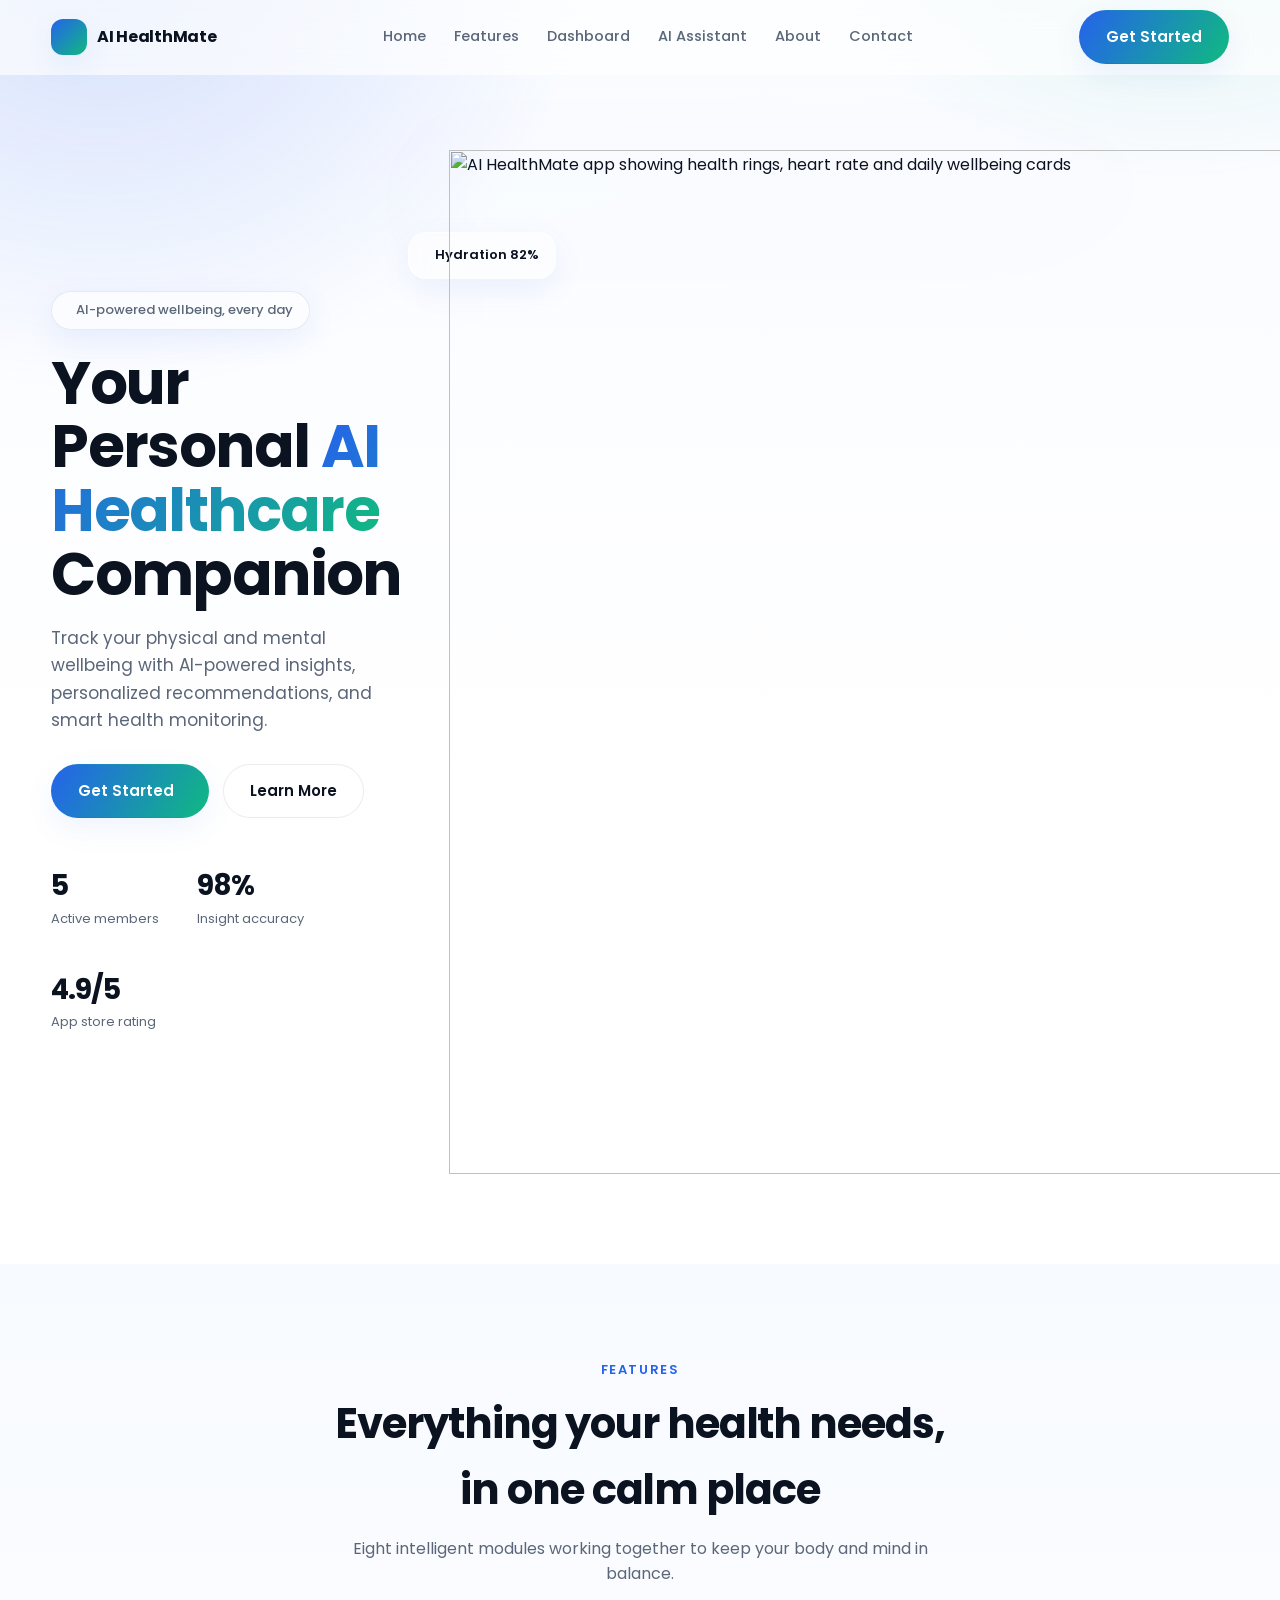
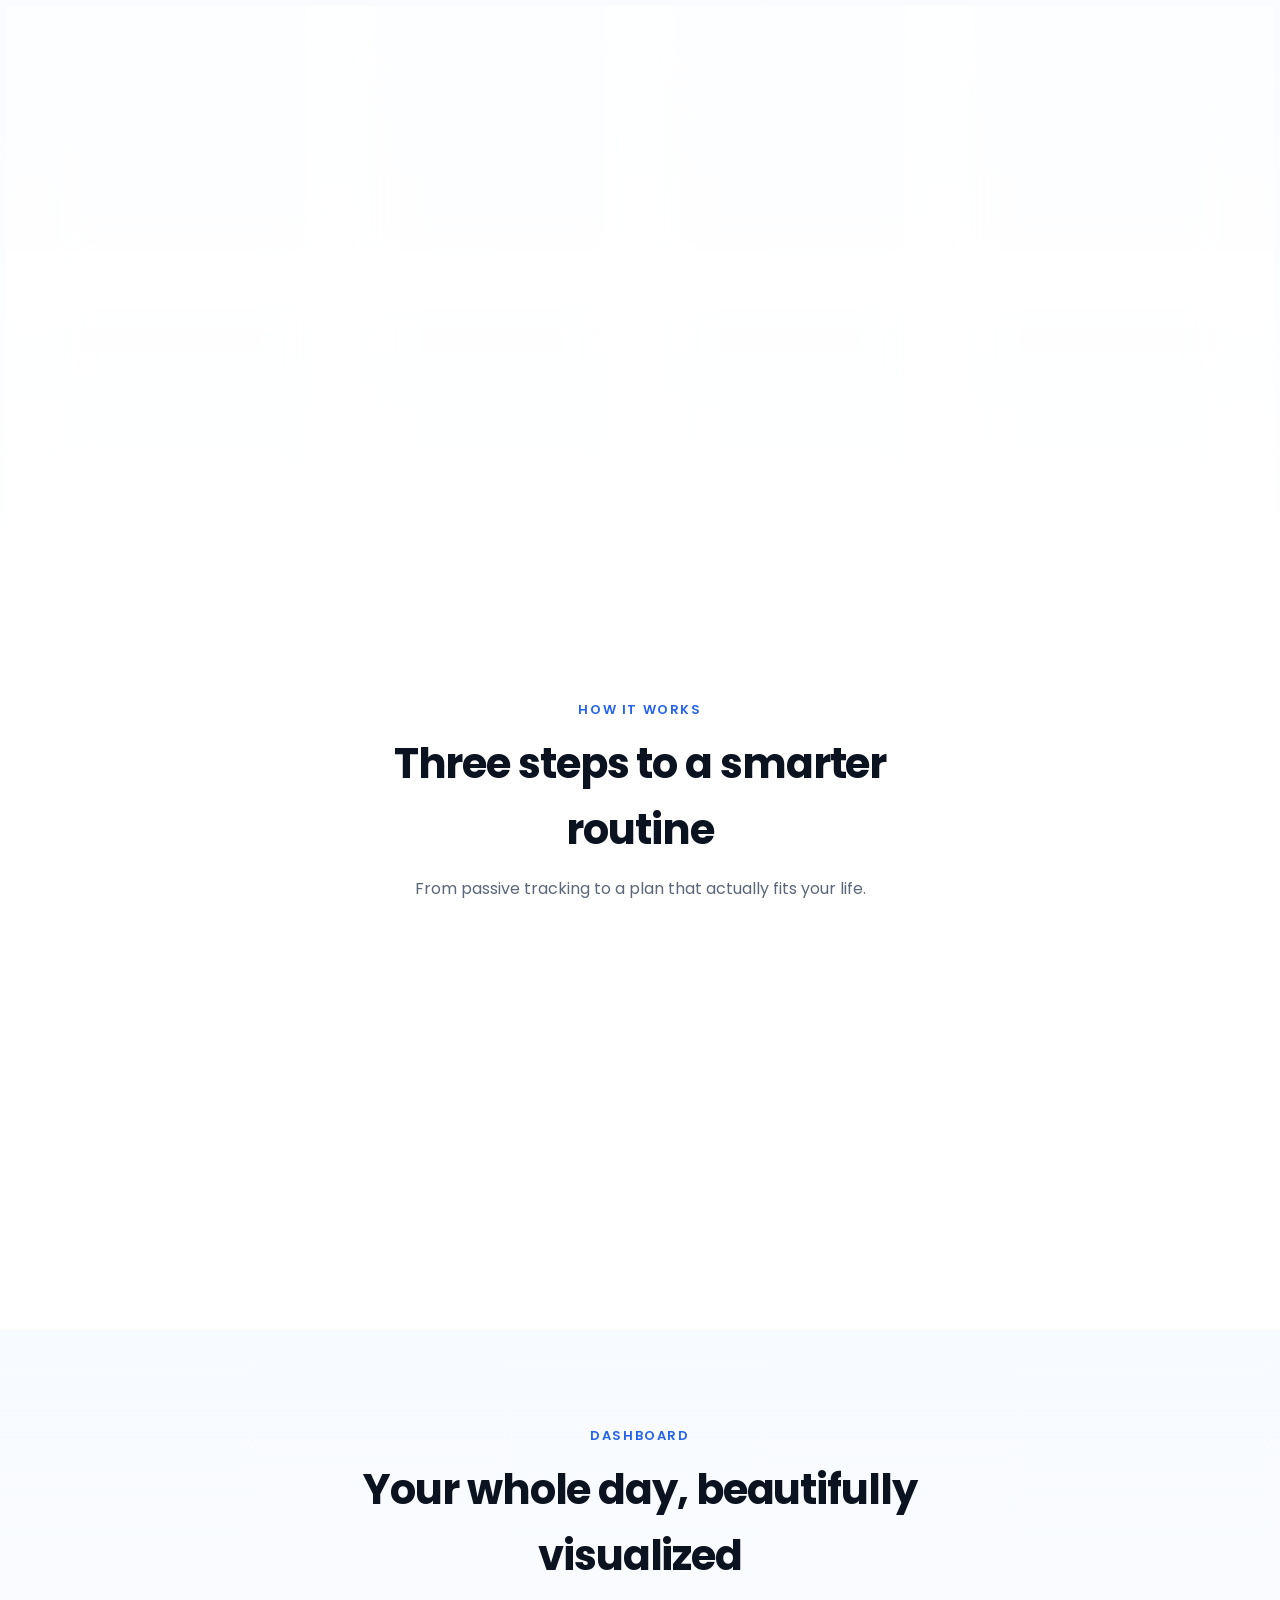
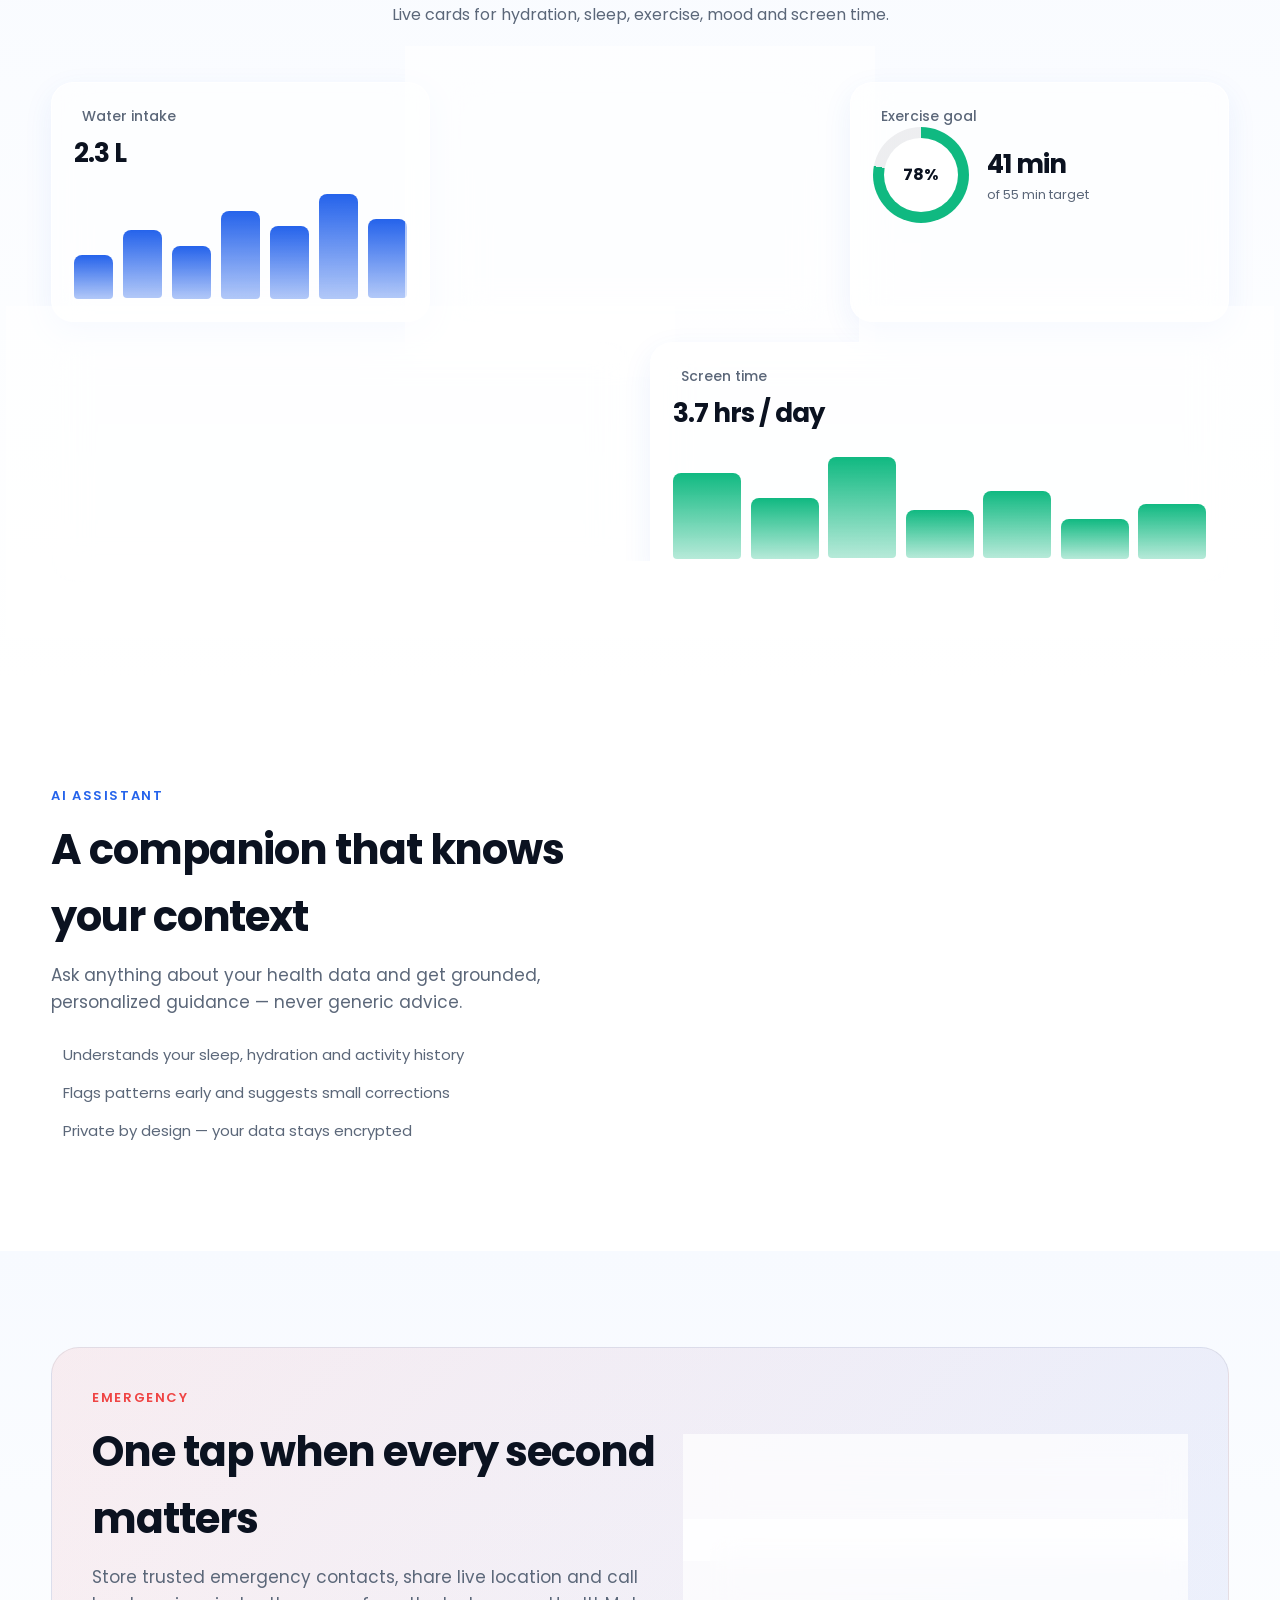
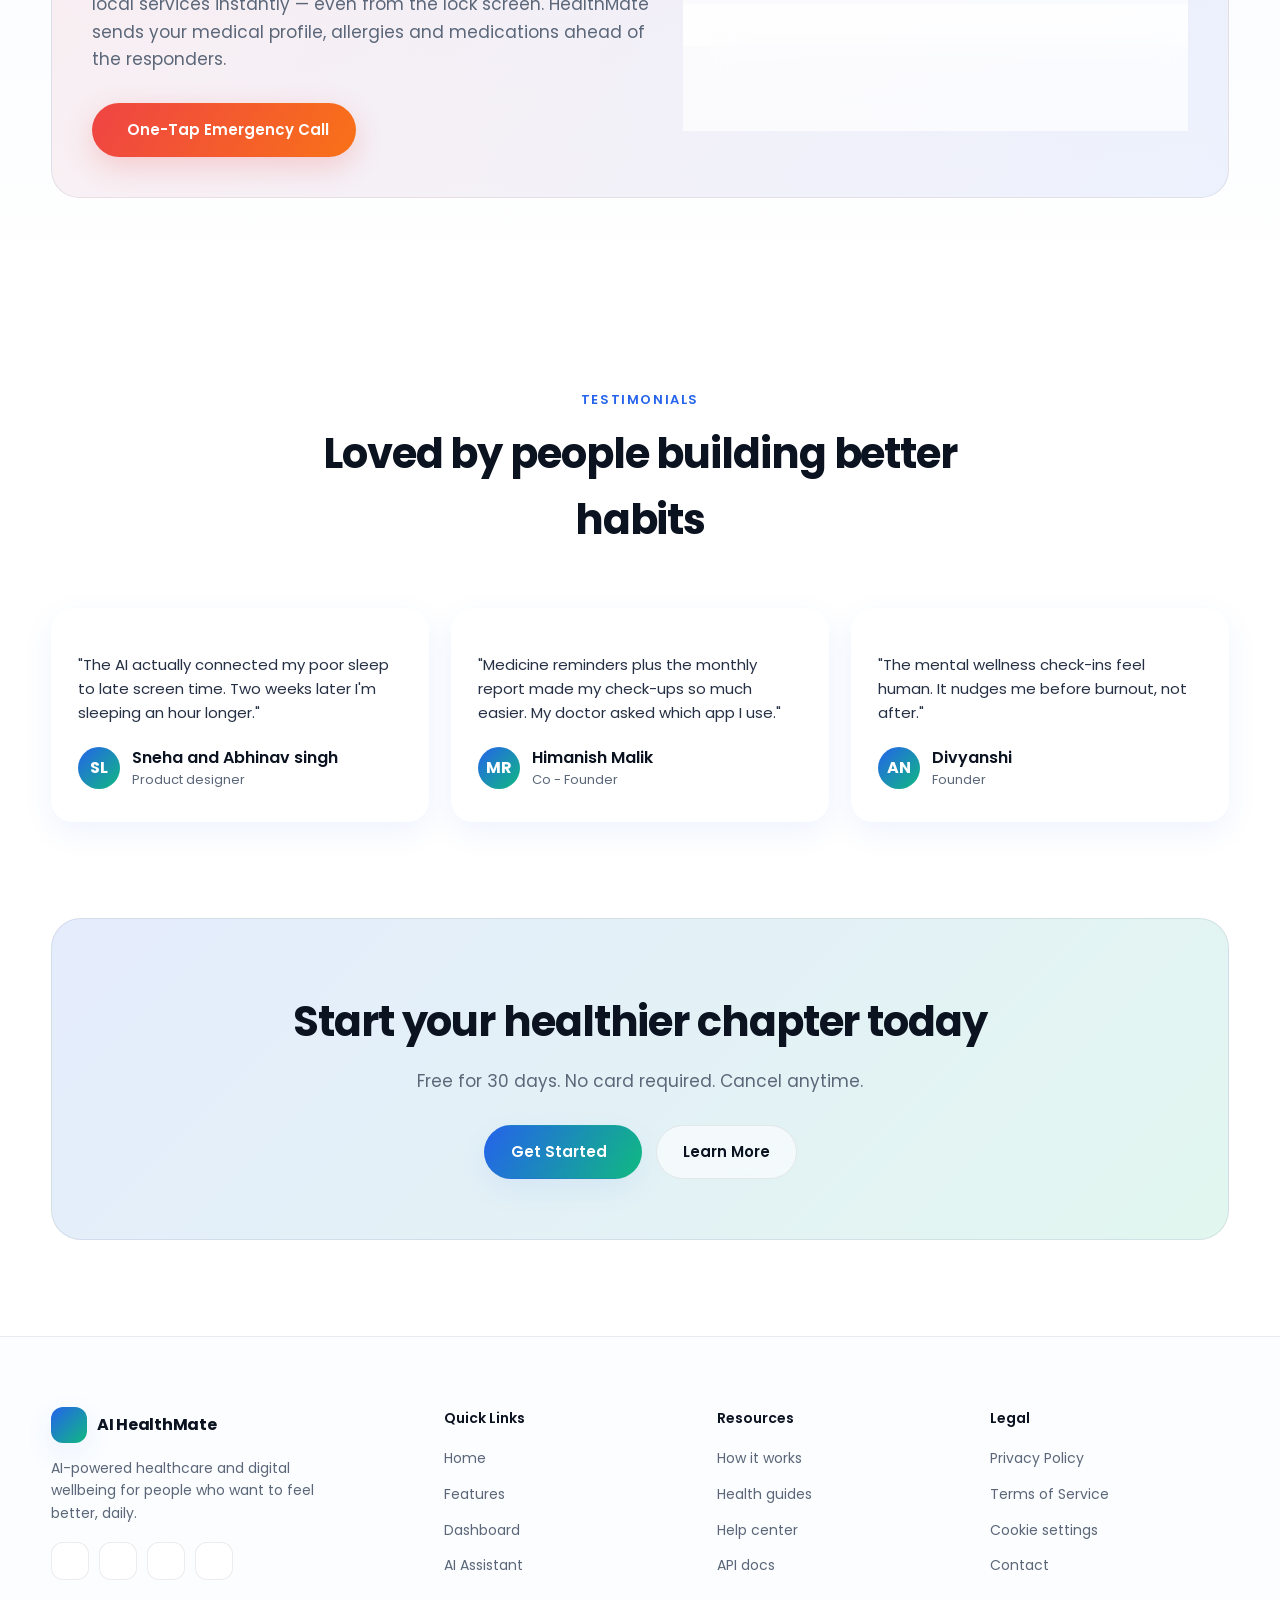
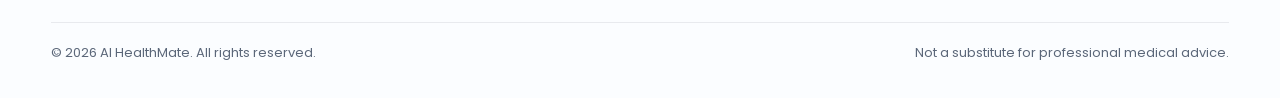
==== index.html @ 07310e71 "Add files via upload" ====
<head>
    <meta charset="utf-8" />
    <meta name="viewport" content="width=device-width, initial-scale=1" />
    <title>AI HealthMate — Your Personal AI Healthcare Companion</title>
    <meta
      name="description"
      content="Track physical and mental wellbeing with AI-powered insights, personalized recommendations and smart health monitoring."
    />
    <link rel="preconnect" href="https://fonts.googleapis.com" />
    <link rel="preconnect" href="https://fonts.gstatic.com" crossorigin />
    <link
      href="https://fonts.googleapis.com/css2?family=Poppins:wght@400;500;600;700&display=swap"
      rel="stylesheet"
    />
    <link rel="stylesheet" href="./style.css" />
  </head>
  <body>
    <!-- NAV -->
    <header class="nav">
      <div class="container nav-inner">
        <a class="logo" href="#home">
          <span class="logo-mark"><i data-lucide="heart-pulse"></i></span>
          AI HealthMate
        </a>
        <nav class="nav-links">
          <a href="#home">Home</a>
          <a href="#features">Features</a>
          <a href="#dashboard">Dashboard</a>
          <a href="#assistant">AI Assistant</a>
          <a href="#about">About</a>
          <a href="#contact">Contact</a>
        </nav>
        <div class="nav-cta">
          <a href="#contact" class="btn btn-primary">Get Started</a>
          <button class="menu-btn" aria-label="Toggle menu"><i data-lucide="menu"></i></button>
        </div>
      </div>
    </header>

    <main>
      <!-- HERO -->
      <section class="hero" id="home">
        <div class="container hero-grid">
          <div>
            <span class="pill"><i data-lucide="sparkles" width="16"></i> AI-powered wellbeing, every day</span>
            <h1>Your Personal <span class="grad-text">AI Healthcare</span> Companion</h1>
            <p class="lead">
              Track your physical and mental wellbeing with AI-powered insights, personalized
              recommendations, and smart health monitoring.
            </p>
            <div class="hero-actions">
              <a href="#features" class="btn btn-primary">Get Started <i data-lucide="arrow-right" width="18"></i></a>
              <a href="#how" class="btn btn-ghost">Learn More</a>
            </div>
            <div class="hero-stats">
              <div>
                <div class="num"><span data-count="5" data-suffix="">5</span></div>
                <div class="lbl">Active members</div>
              </div>
              <div>
                <div class="num"><span data-count="98" data-suffix="%">0</span></div>
                <div class="lbl">Insight accuracy</div>
              </div>
              <div>
                <div class="num"><span data-count="4.9" data-decimals="1" data-suffix="/5">0</span></div>
                <div class="lbl">App store rating</div>
              </div>
            </div>
          </div>
          <div class="hero-art">
            <div class="floating-card fc-1"><i data-lucide="droplets" width="18" color="#2563EB"></i> Hydration 82%</div>
            <div class="floating-card fc-2"><i data-lucide="moon" width="18" color="#10B981"></i> Sleep 7h 24m</div>
            <img src="https://i.pinimg.com/736x/81/5e/4f/815e4f8ae1aa4791f59d4d77cca4e7d2.jpg" alt="AI HealthMate app showing health rings, heart rate and daily wellbeing cards" width="1024" height="1024" />
          </div>
        </div>
      </section>

      <!-- FEATURES -->
      <section id="features" class="soft-bg">
        <div class="container">
          <div class="section-head reveal">
            <span class="eyebrow">Features</span>
            <h2>Everything your health needs, in one calm place</h2>
            <p>Eight intelligent modules working together to keep your body and mind in balance.</p>
          </div>
          <div class="features">
            <article class="glass feature reveal">
              <div class="icon"><i data-lucide="stethoscope"></i></div>
              <h3>AI Symptom Checker</h3>
              <p>Describe how you feel and get instant, guided triage suggestions.</p>
            </article>
            <article class="glass feature reveal">
              <div class="icon"><i data-lucide="droplets"></i></div>
              <h3>Water Intake Tracker</h3>
              <p>Smart hydration goals that adapt to weather and activity.</p>
            </article>
            <article class="glass feature reveal">
              <div class="icon"><i data-lucide="moon-star"></i></div>
              <h3>Sleep Tracker</h3>
              <p>Sleep stages, consistency scores and gentle wind-down routines.</p>
            </article>
            <article class="glass feature reveal">
              <div class="icon"><i data-lucide="activity"></i></div>
              <h3>Exercise Tracker</h3>
              <p>Auto-detected workouts with recovery-aware training load.</p>
            </article>
            <article class="glass feature reveal">
              <div class="icon"><i data-lucide="monitor-smartphone"></i></div>
              <h3>Screen Time Monitor</h3>
              <p>Digital wellbeing limits with focus windows and mindful breaks.</p>
            </article>
            <article class="glass feature reveal">
              <div class="icon"><i data-lucide="pill"></i></div>
              <h3>Medicine Reminder</h3>
              <p>Never miss a dose with adaptive, location-aware reminders.</p>
            </article>
            <article class="glass feature reveal">
              <div class="icon"><i data-lucide="brain"></i></div>
              <h3>Mental Wellness</h3>
              <p>Mood journaling, breathwork and stress pattern detection.</p>
            </article>
            <article class="glass feature reveal">
              <div class="icon"><i data-lucide="file-heart"></i></div>
              <h3>Health Reports</h3>
              <p>Shareable monthly summaries your doctor will actually read.</p>
            </article>
          </div>
        </div>
      </section>

      <!-- HOW IT WORKS -->
      <section id="how">
        <div class="container">
          <div class="section-head reveal">
            <span class="eyebrow">How it works</span>
            <h2>Three steps to a smarter routine</h2>
            <p>From passive tracking to a plan that actually fits your life.</p>
          </div>
          <div class="steps">
            <article class="glass step reveal">
              <div class="icon"><i data-lucide="scan-heart"></i></div>
              <div class="step-num">STEP 01</div>
              <h3>Track Your Health</h3>
              <p>Connect wearables or log in seconds — sleep, water, movement, mood and screen time.</p>
            </article>
            <article class="glass step reveal">
              <div class="icon"><i data-lucide="cpu"></i></div>
              <div class="step-num">STEP 02</div>
              <h3>AI Analysis</h3>
              <p>Our models find the patterns behind your energy dips, stress spikes and poor nights.</p>
            </article>
            <article class="glass step reveal">
              <div class="icon"><i data-lucide="target"></i></div>
              <div class="step-num">STEP 03</div>
              <h3>Personalized Wellness Plan</h3>
              <p>Get daily micro-actions that adjust automatically as your body responds.</p>
            </article>
          </div>
        </div>
      </section>

      <!-- DASHBOARD -->
      <section id="dashboard" class="soft-bg">
        <div class="container">
          <div class="section-head reveal">
            <span class="eyebrow">Dashboard</span>
            <h2>Your whole day, beautifully visualized</h2>
            <p>Live cards for hydration, sleep, exercise, mood and screen time.</p>
          </div>
          <div class="dash">
            <div class="glass card span-2 reveal">
              <h4><i data-lucide="droplets" width="16"></i> Water intake</h4>
              <div class="value"><span data-count="2.4" data-decimals="1">0</span> L</div>
              <div class="bars">
                <span style="--h: 40%"></span><span style="--h: 62%"></span><span style="--h: 48%"></span>
                <span style="--h: 80%"></span><span style="--h: 66%"></span><span style="--h: 95%"></span>
                <span style="--h: 72%"></span>
              </div>
            </div>
            <div class="glass card span-2 reveal">
              <h4><i data-lucide="moon" width="16"></i> Sleep quality</h4>
              <div class="value">7h 24m</div>
              <svg class="spark" viewBox="0 0 300 92" preserveAspectRatio="none">
                <path class="line" stroke="#2563EB" d="M0,70 C40,20 70,80 110,45 C150,12 185,66 225,34 C255,12 280,44 300,26" />
              </svg>
            </div>
            <div class="glass card span-2 reveal">
              <h4><i data-lucide="activity" width="16"></i> Exercise goal</h4>
              <div class="ring-wrap">
                <div class="ring" style="--p: 78"><i>78%</i></div>
                <div>
                  <div class="value" style="margin: 0"><span data-count="43">0</span> min</div>
                  <div class="lbl" style="font-size: 13px; color: var(--muted)">of 55 min target</div>
                </div>
              </div>
            </div>
            <div class="glass card span-3 reveal">
              <h4><i data-lucide="smile" width="16"></i> Mood this week</h4>
              <div class="value">Mostly calm</div>
              <div class="mood">
                <div>🙂</div><div class="on">😌</div><div>😐</div><div class="on">😄</div>
                <div>😌</div><div>🙂</div><div class="on">😄</div>
              </div>
            </div>
            <div class="glass card span-3 reveal">
              <h4><i data-lucide="monitor-smartphone" width="16"></i> Screen time</h4>
              <div class="value"><span data-count="4.2" data-decimals="1">0</span> hrs / day</div>
              <div class="bars green">
                <span style="--h: 78%"></span><span style="--h: 55%"></span><span style="--h: 92%"></span>
                <span style="--h: 44%"></span><span style="--h: 61%"></span><span style="--h: 36%"></span>
                <span style="--h: 50%"></span>
              </div>
            </div>
          </div>
        </div>
      </section>

      <!-- AI ASSISTANT -->
      <section id="assistant">
        <div class="container chat-grid">
          <div class="reveal">
            <span class="eyebrow">AI Assistant</span>
            <h2>A companion that knows your context</h2>
            <p class="lead">
              Ask anything about your health data and get grounded, personalized guidance — never
              generic advice.
            </p>
            <ul class="check-list">
              <li><i data-lucide="check-circle-2" width="20"></i> Understands your sleep, hydration and activity history</li>
              <li><i data-lucide="check-circle-2" width="20"></i> Flags patterns early and suggests small corrections</li>
              <li><i data-lucide="check-circle-2" width="20"></i> Private by design — your data stays encrypted</li>
            </ul>
          </div>
          <div class="glass chat reveal">
            <div class="chat-head">
              <span class="logo-mark"><i data-lucide="bot" width="18"></i></span>
              <div>
                <div style="font-weight: 600; font-size: 15px">HealthMate AI</div>
                <div style="font-size: 12px; color: var(--muted); display: flex; align-items: center; gap: 6px">
                  <span class="dot"></span> Online
                </div>
              </div>
            </div>
            <div class="bubble user">I felt tired all afternoon. Why?</div>
            <div class="bubble ai" data-typing>…</div>
            <div class="bubble user">Add that to my plan please.</div>
            <div class="chat-input">
              <span>Ask HealthMate anything…</span>
              <span class="send"><i data-lucide="arrow-up" width="16"></i></span>
            </div>
          </div>
        </div>
      </section>

      <!-- EMERGENCY -->
      <section id="about" class="soft-bg">
        <div class="container">
          <div class="emergency reveal">
            <div>
              <span class="eyebrow" style="color: #ef4444">Emergency</span>
              <h2>One tap when every second matters</h2>
              <p class="lead">
                Store trusted emergency contacts, share live location and call local services
                instantly — even from the lock screen. HealthMate sends your medical profile,
                allergies and medications ahead of the responders.
              </p>
              <div class="hero-actions">
                <a href="#contact" class="btn btn-danger"><i data-lucide="phone-call" width="18"></i> One-Tap Emergency Call</a>
              </div>
            </div>
            <div class="contacts">
              <div class="contact">
                <span class="logo-mark"><i data-lucide="ambulance" width="18"></i></span>
                <div><div class="who">Emergency Services</div><div class="num">911 · Local dispatch</div></div>
                <span class="call"><i data-lucide="phone" width="16"></i></span>
              </div>
              <div class="contact">
                <span class="logo-mark"><i data-lucide="user-round" width="18"></i></span>
                <div><div class="who">Dr. Amara Osei</div><div class="num">Primary physician</div></div>
                <span class="call"><i data-lucide="phone" width="16"></i></span>
              </div>
              <div class="contact">
                <span class="logo-mark"><i data-lucide="users-round" width="18"></i></span>
                <div><div class="who">Family — Priya</div><div class="num">Emergency contact</div></div>
                <span class="call"><i data-lucide="phone" width="16"></i></span>
              </div>
            </div>
          </div>
        </div>
      </section>

      <!-- TESTIMONIALS -->
      <section>
        <div class="container">
          <div class="section-head reveal">
            <span class="eyebrow">Testimonials</span>
            <h2>Loved by people building better habits</h2>
          </div>
          <div class="tst">
            <article class="glass tst-card reveal">
              <div class="stars"><i data-lucide="star" width="16" fill="currentColor"></i><i data-lucide="star" width="16" fill="currentColor"></i><i data-lucide="star" width="16" fill="currentColor"></i><i data-lucide="star" width="16" fill="currentColor"></i><i data-lucide="star" width="16" fill="currentColor"></i></div>
              <p>"The AI actually connected my poor sleep to late screen time. Two weeks later I'm sleeping an hour longer."</p>
              <div class="who-row"><span class="avatar">SL</span><div><div style="font-weight: 600">Sneha and Abhinav singh</div><div style="font-size: 13px; color: var(--muted)">Product designer</div></div></div>
            </article>
            <article class="glass tst-card reveal">
              <div class="stars"><i data-lucide="star" width="16" fill="currentColor"></i><i data-lucide="star" width="16" fill="currentColor"></i><i data-lucide="star" width="16" fill="currentColor"></i><i data-lucide="star" width="16" fill="currentColor"></i><i data-lucide="star" width="16" fill="currentColor"></i></div>
              <p>"Medicine reminders plus the monthly report made my check-ups so much easier. My doctor asked which app I use."</p>
              <div class="who-row"><span class="avatar">MR</span><div><div style="font-weight: 600">Himanish Malik</div><div style="font-size: 13px; color: var(--muted)">Co - Founder</div></div></div>
            </article>
            <article class="glass tst-card reveal">
              <div class="stars"><i data-lucide="star" width="16" fill="currentColor"></i><i data-lucide="star" width="16" fill="currentColor"></i><i data-lucide="star" width="16" fill="currentColor"></i><i data-lucide="star" width="16" fill="currentColor"></i><i data-lucide="star" width="16" fill="currentColor"></i></div>
              <p>"The mental wellness check-ins feel human. It nudges me before burnout, not after."</p>
              <div class="who-row"><span class="avatar">AN</span><div><div style="font-weight: 600">Divyanshi</div><div style="font-size: 13px; color: var(--muted)">Founder</div></div></div>
            </article>
          </div>
        </div>
      </section>

      <!-- CTA -->
      <section id="contact" style="padding-top: 0">
        <div class="container">
          <div class="cta-band reveal">
            <h2>Start your healthier chapter today</h2>
            <p class="lead" style="margin-inline: auto">
              Free for 30 days. No card required. Cancel anytime.
            </p>
            <div class="hero-actions" style="justify-content: center">
              <a href="#home" class="btn btn-primary">Get Started <i data-lucide="arrow-right" width="18"></i></a>
              <a href="#features" class="btn btn-ghost">Learn More</a>
            </div>
          </div>
        </div>
      </section>
    </main>

    <footer>
      <div class="container">
        <div class="foot-grid">
          <div>
            <a class="logo" href="#home"><span class="logo-mark"><i data-lucide="heart-pulse"></i></span> AI HealthMate</a>
            <p style="color: var(--muted); font-size: 14px; margin-top: 14px; max-width: 300px">
              AI-powered healthcare and digital wellbeing for people who want to feel better, daily.
            </p>
            <div class="socials">
              <a href="#" aria-label="Twitter"><i data-lucide="at-sign" width="18"></i></a>
              <a href="#" aria-label="Instagram"><i data-lucide="camera" width="18"></i></a>
              <a href="#" aria-label="LinkedIn"><i data-lucide="briefcase" width="18"></i></a>
              <a href="#" aria-label="YouTube"><i data-lucide="play" width="18"></i></a>
            </div>
          </div>
          <div>
            <h5>Quick Links</h5>
            <ul>
              <li><a href="#home">Home</a></li>
              <li><a href="#features">Features</a></li>
              <li><a href="#dashboard">Dashboard</a></li>
              <li><a href="#assistant">AI Assistant</a></li>
            </ul>
          </div>
          <div>
            <h5>Resources</h5>
            <ul>
              <li><a href="#how">How it works</a></li>
              <li><a href="#">Health guides</a></li>
              <li><a href="#">Help center</a></li>
              <li><a href="#">API docs</a></li>
            </ul>
          </div>
          <div>
            <h5>Legal</h5>
            <ul>
              <li><a href="#">Privacy Policy</a></li>
              <li><a href="#">Terms of Service</a></li>
              <li><a href="#">Cookie settings</a></li>
              <li><a href="#contact">Contact</a></li>
            </ul>
          </div>
        </div>
        <div class="foot-bottom">
          <span>© 2026 AI HealthMate. All rights reserved.</span>
          <span>Not a substitute for professional medical advice.</span>
        </div>
      </div>
    </footer>

    <script src="https://unpkg.com/lucide@latest/dist/umd/lucide.min.js"></script>
    <script src="./script.js"></script>
  </body>
</html>
---- style.css ----
:root {
  --blue: #2563eb;
  --blue-dark: #1d4ed8;
  --emerald: #10b981;
  --ink: #0b1220;
  --muted: #5b6779;
  --line: rgba(15, 23, 42, 0.08);
  --glass: rgba(255, 255, 255, 0.6);
  --shadow-soft: 0 10px 30px rgba(37, 99, 235, 0.08);
  --shadow-lift: 0 22px 50px rgba(37, 99, 235, 0.18);
  --radius: 22px;
}

* { box-sizing: border-box; margin: 0; padding: 0; }
html { scroll-behavior: smooth; scroll-padding-top: 90px; }
body {
  font-family: "Poppins", system-ui, sans-serif;
  color: var(--ink);
  background: #ffffff;
  line-height: 1.6;
  -webkit-font-smoothing: antialiased;
  overflow-x: hidden;
}
img { max-width: 100%; display: block; }
a { color: inherit; text-decoration: none; }
.container { width: min(1180px, 92vw); margin-inline: auto; }

/* ---------- buttons ---------- */
.btn {
  display: inline-flex; align-items: center; gap: 8px;
  padding: 14px 26px; border-radius: 999px; font-weight: 600; font-size: 15px;
  border: 1px solid transparent; cursor: pointer; transition: transform .25s ease, box-shadow .25s ease, background-position .6s ease;
}
.btn-primary {
  color: #fff;
  background: linear-gradient(120deg, var(--blue), var(--emerald), var(--blue));
  background-size: 220% 100%;
  box-shadow: var(--shadow-soft);
}
.btn-primary:hover { transform: translateY(-3px); background-position: 100% 0; box-shadow: var(--shadow-lift); }
.btn-ghost { background: var(--glass); border-color: var(--line); backdrop-filter: blur(14px); }
.btn-ghost:hover { transform: translateY(-3px); box-shadow: var(--shadow-soft); }
.btn-danger { color:#fff; background: linear-gradient(120deg,#ef4444,#f97316,#ef4444); background-size:220% 100%; box-shadow:0 10px 30px rgba(239,68,68,.22); }
.btn-danger:hover { transform: translateY(-3px); background-position:100% 0; }

/* ---------- nav ---------- */
.nav {
  position: fixed; inset: 0 0 auto 0; z-index: 50;
  backdrop-filter: blur(18px);
  background: rgba(255, 255, 255, 0.65);
  border-bottom: 1px solid transparent;
  transition: box-shadow .3s ease, border-color .3s ease, background .3s ease;
}
.nav.scrolled { box-shadow: 0 6px 24px rgba(15, 23, 42, .06); border-color: var(--line); }
.nav-inner { display: flex; align-items: center; justify-content: space-between; height: 74px; }
.logo { display: flex; align-items: center; gap: 10px; font-weight: 700; letter-spacing: -.3px; }
.logo-mark {
  width: 36px; height: 36px; border-radius: 12px; display: grid; place-items: center; color: #fff;
  background: linear-gradient(135deg, var(--blue), var(--emerald));
  box-shadow: var(--shadow-soft);
}
.nav-links { display: flex; align-items: center; gap: 28px; }
.nav-links a { font-size: 14.5px; color: var(--muted); font-weight: 500; position: relative; }
.nav-links a::after {
  content: ""; position: absolute; left: 0; bottom: -6px; height: 2px; width: 100%;
  background: linear-gradient(90deg, var(--blue), var(--emerald));
  transform: scaleX(0); transform-origin: right; transition: transform .3s ease;
}
.nav-links a:hover { color: var(--ink); }
.nav-links a:hover::after { transform: scaleX(1); transform-origin: left; }
.nav-cta { display: flex; align-items: center; gap: 12px; }
.menu-btn { display: none; background: none; border: 0; cursor: pointer; color: var(--ink); }

/* ---------- hero ---------- */
.hero { position: relative; padding: 150px 0 90px; overflow: hidden; }
.hero::before {
  content: ""; position: absolute; inset: -30% -20% auto -20%; height: 130%;
  background:
    radial-gradient(45% 45% at 20% 20%, rgba(37, 99, 235, .18), transparent 60%),
    radial-gradient(40% 40% at 80% 10%, rgba(16, 185, 129, .18), transparent 60%),
    linear-gradient(180deg, #f6f9ff, #ffffff 70%);
  z-index: -1;
}
.hero-grid { display: grid; grid-template-columns: 1.05fr .95fr; gap: 48px; align-items: center; }
.pill {
  display: inline-flex; align-items: center; gap: 8px; padding: 8px 16px; border-radius: 999px;
  background: var(--glass); border: 1px solid var(--line); backdrop-filter: blur(12px);
  font-size: 13px; font-weight: 500; color: var(--muted); box-shadow: var(--shadow-soft);
}
h1 { font-size: clamp(2.3rem, 5vw, 3.7rem); line-height: 1.08; letter-spacing: -1.6px; margin: 22px 0 18px; font-weight: 700; }
.grad-text { background: linear-gradient(120deg, var(--blue), var(--emerald)); -webkit-background-clip: text; background-clip: text; color: transparent; }
.lead { color: var(--muted); font-size: 17px; max-width: 560px; }
.hero-actions { display: flex; gap: 14px; margin-top: 30px; flex-wrap: wrap; }
.hero-stats { display: flex; gap: 38px; margin-top: 46px; flex-wrap: wrap; }
.hero-stats .num { font-size: 28px; font-weight: 700; letter-spacing: -1px; }
.hero-stats .lbl { font-size: 13px; color: var(--muted); }
.hero-art { position: relative; }
.hero-art img { animation: float 6s ease-in-out infinite; filter: drop-shadow(0 30px 60px rgba(37,99,235,.18)); }
.floating-card {
  position: absolute; display: flex; align-items: center; gap: 10px; padding: 12px 16px;
  border-radius: 18px; background: var(--glass); border: 1px solid rgba(255,255,255,.7);
  backdrop-filter: blur(16px); box-shadow: var(--shadow-soft); font-size: 13px; font-weight: 600;
}
.fc-1 { top: 8%; left: -4%; animation: float 5s ease-in-out infinite; }
.fc-2 { bottom: 14%; right: -2%; animation: float 7s ease-in-out infinite .6s; }
@keyframes float { 0%,100% { transform: translateY(0); } 50% { transform: translateY(-16px); } }

/* ---------- sections ---------- */
section { padding: 96px 0; }
.section-head { text-align: center; max-width: 640px; margin: 0 auto 54px; }
.eyebrow { font-size: 13px; font-weight: 600; letter-spacing: 1.6px; text-transform: uppercase; color: var(--blue); }
h2 { font-size: clamp(1.8rem, 3.4vw, 2.6rem); letter-spacing: -1.1px; margin: 10px 0 12px; font-weight: 700; }
.section-head p { color: var(--muted); }
.soft-bg { background: linear-gradient(180deg, #f7faff, #ffffff); }

/* ---------- glass card ---------- */
.glass {
  background: var(--glass); border: 1px solid rgba(255,255,255,.75);
  backdrop-filter: blur(18px); border-radius: var(--radius); box-shadow: var(--shadow-soft);
}
.features { display: grid; grid-template-columns: repeat(4, 1fr); gap: 22px; }
.feature { padding: 28px 24px; position: relative; overflow: hidden; transition: transform .35s ease, box-shadow .35s ease; }
.feature::after {
  content: ""; position: absolute; inset: auto -40% -60% -40%; height: 140px; opacity: 0;
  background: radial-gradient(circle, rgba(16,185,129,.22), transparent 70%); transition: opacity .35s ease;
}
.feature:hover { transform: translateY(-8px); box-shadow: var(--shadow-lift); }
.feature:hover::after { opacity: 1; }
.icon {
  width: 48px; height: 48px; border-radius: 15px; display: grid; place-items: center; color: #fff; margin-bottom: 16px;
  background: linear-gradient(135deg, var(--blue), var(--emerald)); box-shadow: var(--shadow-soft);
  transition: transform .35s ease;
}
.feature:hover .icon { transform: rotate(-6deg) scale(1.06); }
.feature h3 { font-size: 17px; margin-bottom: 6px; font-weight: 600; }
.feature p { font-size: 14px; color: var(--muted); }

/* ---------- steps ---------- */
.steps { display: grid; grid-template-columns: repeat(3, 1fr); gap: 24px; position: relative; }
.step { padding: 34px 28px; text-align: left; transition: transform .35s ease, box-shadow .35s ease; }
.step:hover { transform: translateY(-8px); box-shadow: var(--shadow-lift); }
.step-num {
  font-size: 13px; font-weight: 700; color: var(--blue); letter-spacing: 1.4px;
}
.step h3 { margin: 12px 0 8px; font-size: 20px; }
.step p { color: var(--muted); font-size: 15px; }

/* ---------- dashboard ---------- */
.dash { display: grid; grid-template-columns: repeat(6, 1fr); gap: 20px; }
.card { padding: 22px; transition: transform .35s ease, box-shadow .35s ease; }
.card:hover { transform: translateY(-6px); box-shadow: var(--shadow-lift); }
.card h4 { font-size: 14px; color: var(--muted); font-weight: 500; display: flex; align-items: center; gap: 8px; }
.card .value { font-size: 26px; font-weight: 700; letter-spacing: -1px; margin: 6px 0 14px; }
.span-2 { grid-column: span 2; }
.span-3 { grid-column: span 3; }
.bars { display: flex; align-items: flex-end; gap: 10px; height: 110px; }
.bars span {
  flex: 1; border-radius: 8px 8px 4px 4px; height: var(--h);
  background: linear-gradient(180deg, var(--blue), rgba(37,99,235,.35));
  transform-origin: bottom; animation: grow 1s cubic-bezier(.2,.8,.2,1) both;
}
.bars.green span { background: linear-gradient(180deg, var(--emerald), rgba(16,185,129,.3)); }
@keyframes grow { from { transform: scaleY(0); } to { transform: scaleY(1); } }
.ring-wrap { display: flex; align-items: center; gap: 18px; }
.ring { --p: 72; width: 96px; height: 96px; border-radius: 50%; display: grid; place-items: center; flex: none;
  background: conic-gradient(var(--emerald) calc(var(--p) * 1%), rgba(15,23,42,.07) 0); }
.ring i { width: 74px; height: 74px; border-radius: 50%; background: #fff; display: grid; place-items: center; font-style: normal; font-weight: 700; }
.spark { width: 100%; height: 92px; }
.spark path.line { fill: none; stroke-width: 3; stroke-linecap: round; stroke-dasharray: 600; stroke-dashoffset: 600; animation: draw 1.6s ease forwards; }
@keyframes draw { to { stroke-dashoffset: 0; } }
.mood { display: flex; gap: 10px; }
.mood div { flex: 1; text-align: center; padding: 10px 0; border-radius: 14px; background: rgba(37,99,235,.07); font-size: 20px; }
.mood div.on { background: linear-gradient(135deg, rgba(37,99,235,.16), rgba(16,185,129,.16)); }

/* ---------- assistant ---------- */
.chat-grid { display: grid; grid-template-columns: 1fr 1fr; gap: 40px; align-items: center; }
.chat { padding: 22px; max-width: 480px; }
.chat-head { display: flex; align-items: center; gap: 12px; padding-bottom: 14px; border-bottom: 1px solid var(--line); }
.dot { width: 9px; height: 9px; border-radius: 50%; background: var(--emerald); box-shadow: 0 0 0 4px rgba(16,185,129,.15); }
.bubble { padding: 12px 16px; border-radius: 18px; font-size: 14px; margin-top: 14px; max-width: 85%; }
.bubble.user { margin-left: auto; background: linear-gradient(135deg, var(--blue), var(--blue-dark)); color: #fff; border-bottom-right-radius: 6px; }
.bubble.ai { background: rgba(15,23,42,.05); border-bottom-left-radius: 6px; }
.chat-input { margin-top: 18px; display: flex; align-items: center; gap: 10px; padding: 10px 10px 10px 16px; border-radius: 999px; background: rgba(15,23,42,.04); font-size: 14px; color: var(--muted); }
.chat-input span { flex: 1; }
.send { flex: none; width: 36px; height: 36px; border-radius: 50%; display: grid; place-items: center; color: #fff; background: linear-gradient(135deg, var(--blue), var(--emerald)); }
.check-list { display: grid; gap: 14px; margin-top: 26px; }
.check-list li { list-style: none; display: flex; gap: 12px; align-items: flex-start; color: var(--muted); font-size: 15px; }
.check-list svg { color: var(--emerald); flex: none; margin-top: 3px; }

/* ---------- emergency ---------- */
.emergency { display: grid; grid-template-columns: 1.1fr .9fr; gap: 34px; align-items: center; padding: 40px; border-radius: 28px;
  background: linear-gradient(135deg, rgba(239,68,68,.08), rgba(37,99,235,.08)); border: 1px solid var(--line); }
.contacts { display: grid; gap: 12px; }
.contact { display: flex; align-items: center; gap: 14px; padding: 14px 18px; border-radius: 18px; background: rgba(255,255,255,.7); backdrop-filter: blur(14px); transition: transform .3s ease; }
.contact:hover { transform: translateX(6px); }
.contact .who { font-weight: 600; font-size: 15px; }
.contact .num { font-size: 13px; color: var(--muted); }
.contact .call { margin-left: auto; width: 40px; height: 40px; border-radius: 50%; display: grid; place-items: center; color: #fff; background: linear-gradient(135deg,#ef4444,#f97316); }

/* ---------- testimonials ---------- */
.tst { display: grid; grid-template-columns: repeat(3, 1fr); gap: 22px; }
.tst-card { padding: 30px 26px; transition: transform .35s ease, box-shadow .35s ease; }
.tst-card:hover { transform: translateY(-10px); box-shadow: var(--shadow-lift); }
.stars { color: #f59e0b; display: flex; gap: 3px; margin-bottom: 14px; }
.tst-card p { font-size: 15px; color: #263045; }
.who-row { display: flex; align-items: center; gap: 12px; margin-top: 20px; }
.avatar { width: 42px; height: 42px; border-radius: 50%; display: grid; place-items: center; font-weight: 700; color: #fff; background: linear-gradient(135deg, var(--blue), var(--emerald)); }

/* ---------- cta + footer ---------- */
.cta-band { text-align: center; padding: 60px 30px; border-radius: 30px; background: linear-gradient(135deg, rgba(37,99,235,.12), rgba(16,185,129,.12)); border: 1px solid var(--line); }
footer { padding: 70px 0 34px; border-top: 1px solid var(--line); background: #fbfdff; }
.foot-grid { display: grid; grid-template-columns: 1.5fr 1fr 1fr 1fr; gap: 34px; }
footer h5 { font-size: 14px; margin-bottom: 16px; font-weight: 600; }
footer ul { list-style: none; display: grid; gap: 10px; }
footer li a { font-size: 14px; color: var(--muted); transition: color .25s ease, transform .25s ease; display: inline-block; }
footer li a:hover { color: var(--blue); transform: translateX(4px); }
.socials { display: flex; gap: 10px; margin-top: 18px; }
.socials a { width: 38px; height: 38px; border-radius: 12px; display: grid; place-items: center; color: var(--muted); border: 1px solid var(--line); background: #fff; transition: all .3s ease; }
.socials a:hover { color: #fff; background: linear-gradient(135deg, var(--blue), var(--emerald)); transform: translateY(-3px); border-color: transparent; }
.foot-bottom { margin-top: 42px; padding-top: 20px; border-top: 1px solid var(--line); display: flex; justify-content: space-between; gap: 12px; flex-wrap: wrap; font-size: 13px; color: var(--muted); }

/* ---------- reveal ---------- */
.reveal { opacity: 0; transform: translateY(26px); transition: opacity .7s ease, transform .7s cubic-bezier(.2,.8,.2,1); }
.reveal.in { opacity: 1; transform: none; }

/* ---------- responsive ---------- */
@media (max-width: 1024px) {
  .features { grid-template-columns: repeat(2, 1fr); }
  .dash { grid-template-columns: repeat(2, 1fr); }
  .span-2, .span-3 { grid-column: span 2; }
  .foot-grid { grid-template-columns: 1fr 1fr; }
}
@media (max-width: 880px) {
  .nav-links { display: none; }
  .nav-links.open {
    display: grid; position: absolute; top: 74px; left: 4%; width: 92%; padding: 18px; gap: 16px;
    background: rgba(255,255,255,.9); backdrop-filter: blur(18px); border: 1px solid var(--line); border-radius: 20px; box-shadow: var(--shadow-soft);
  }
  .menu-btn { display: grid; }
  .nav-cta .btn { display: none; }
  .hero-grid, .chat-grid, .emergency, .steps, .tst { grid-template-columns: 1fr; }
  .hero { padding-top: 120px; }
  .hero-art { order: -1; max-width: 420px; margin-inline: auto; }
  .floating-card { display: none; }
}
@media (max-width: 560px) {
  .features, .dash { grid-template-columns: 1fr; }
  .span-2, .span-3 { grid-column: span 1; }
  .foot-grid { grid-template-columns: 1fr; }
  section { padding: 70px 0; }
}
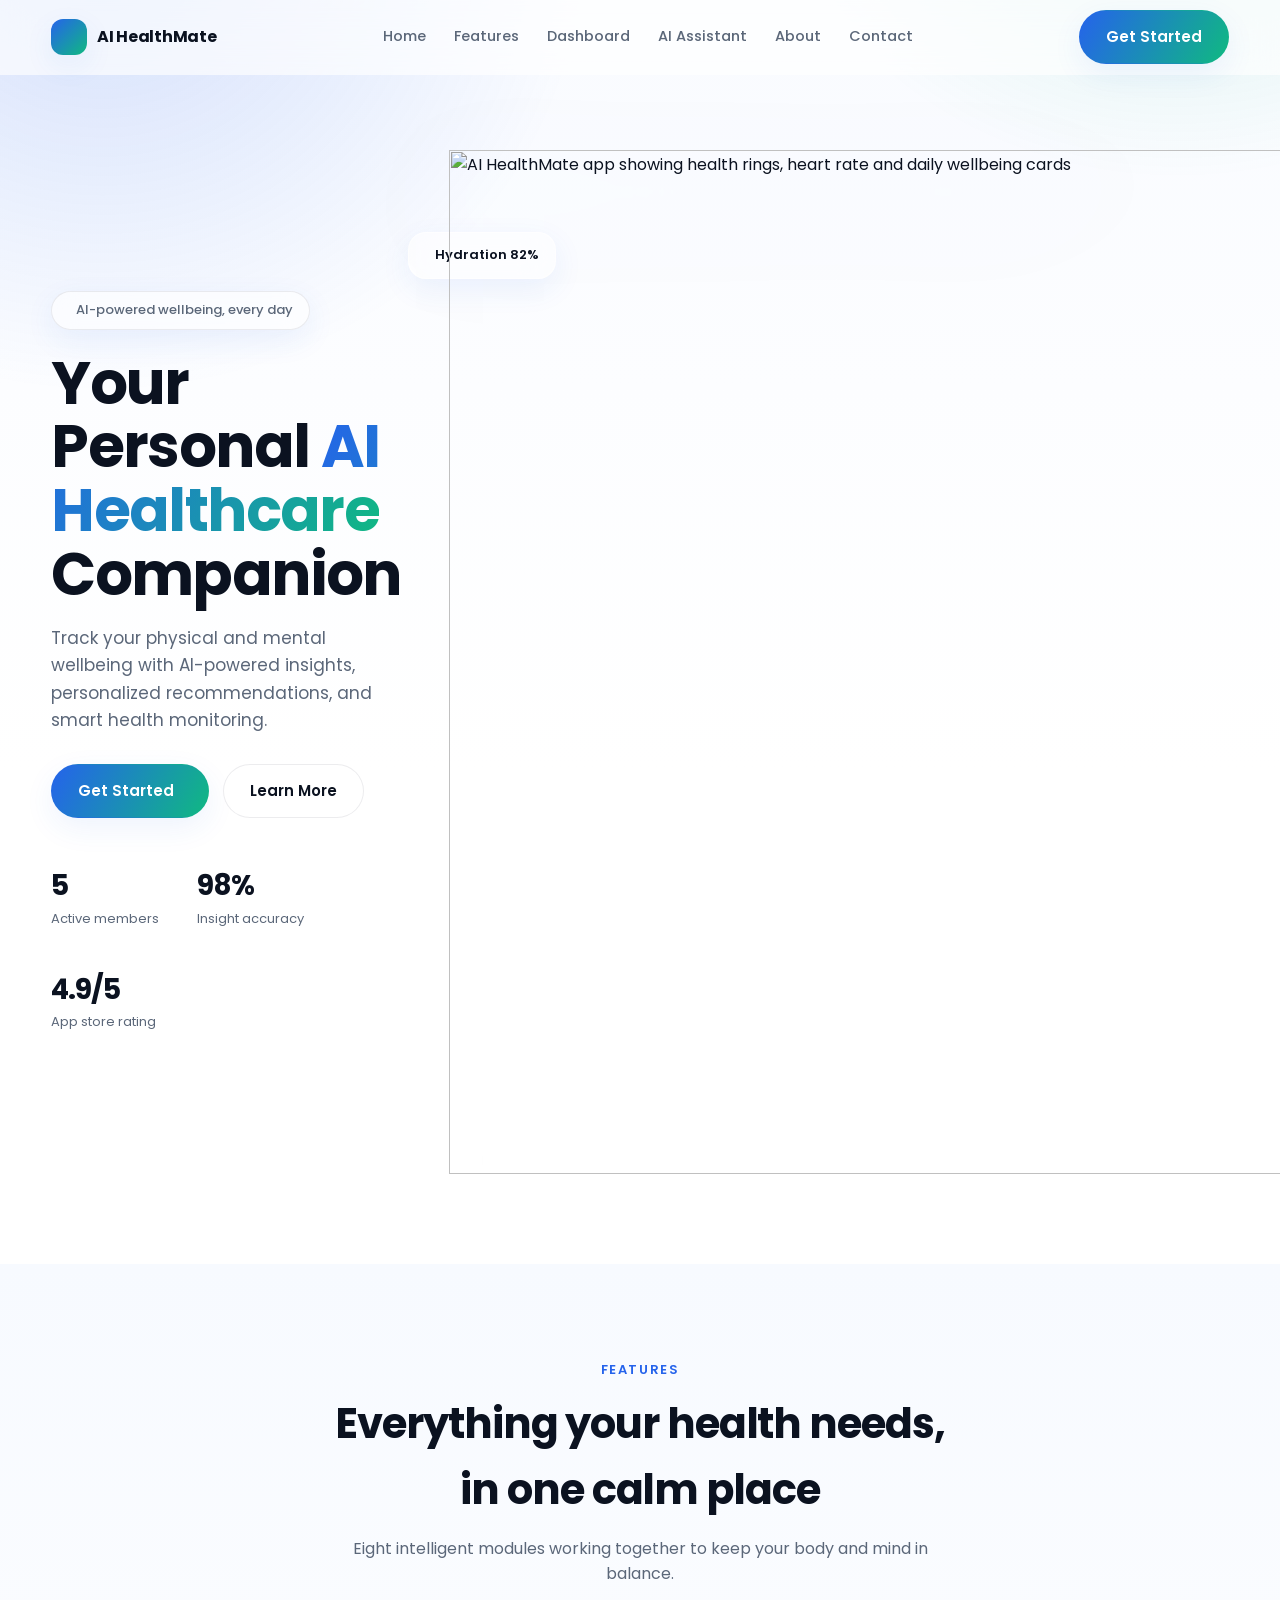
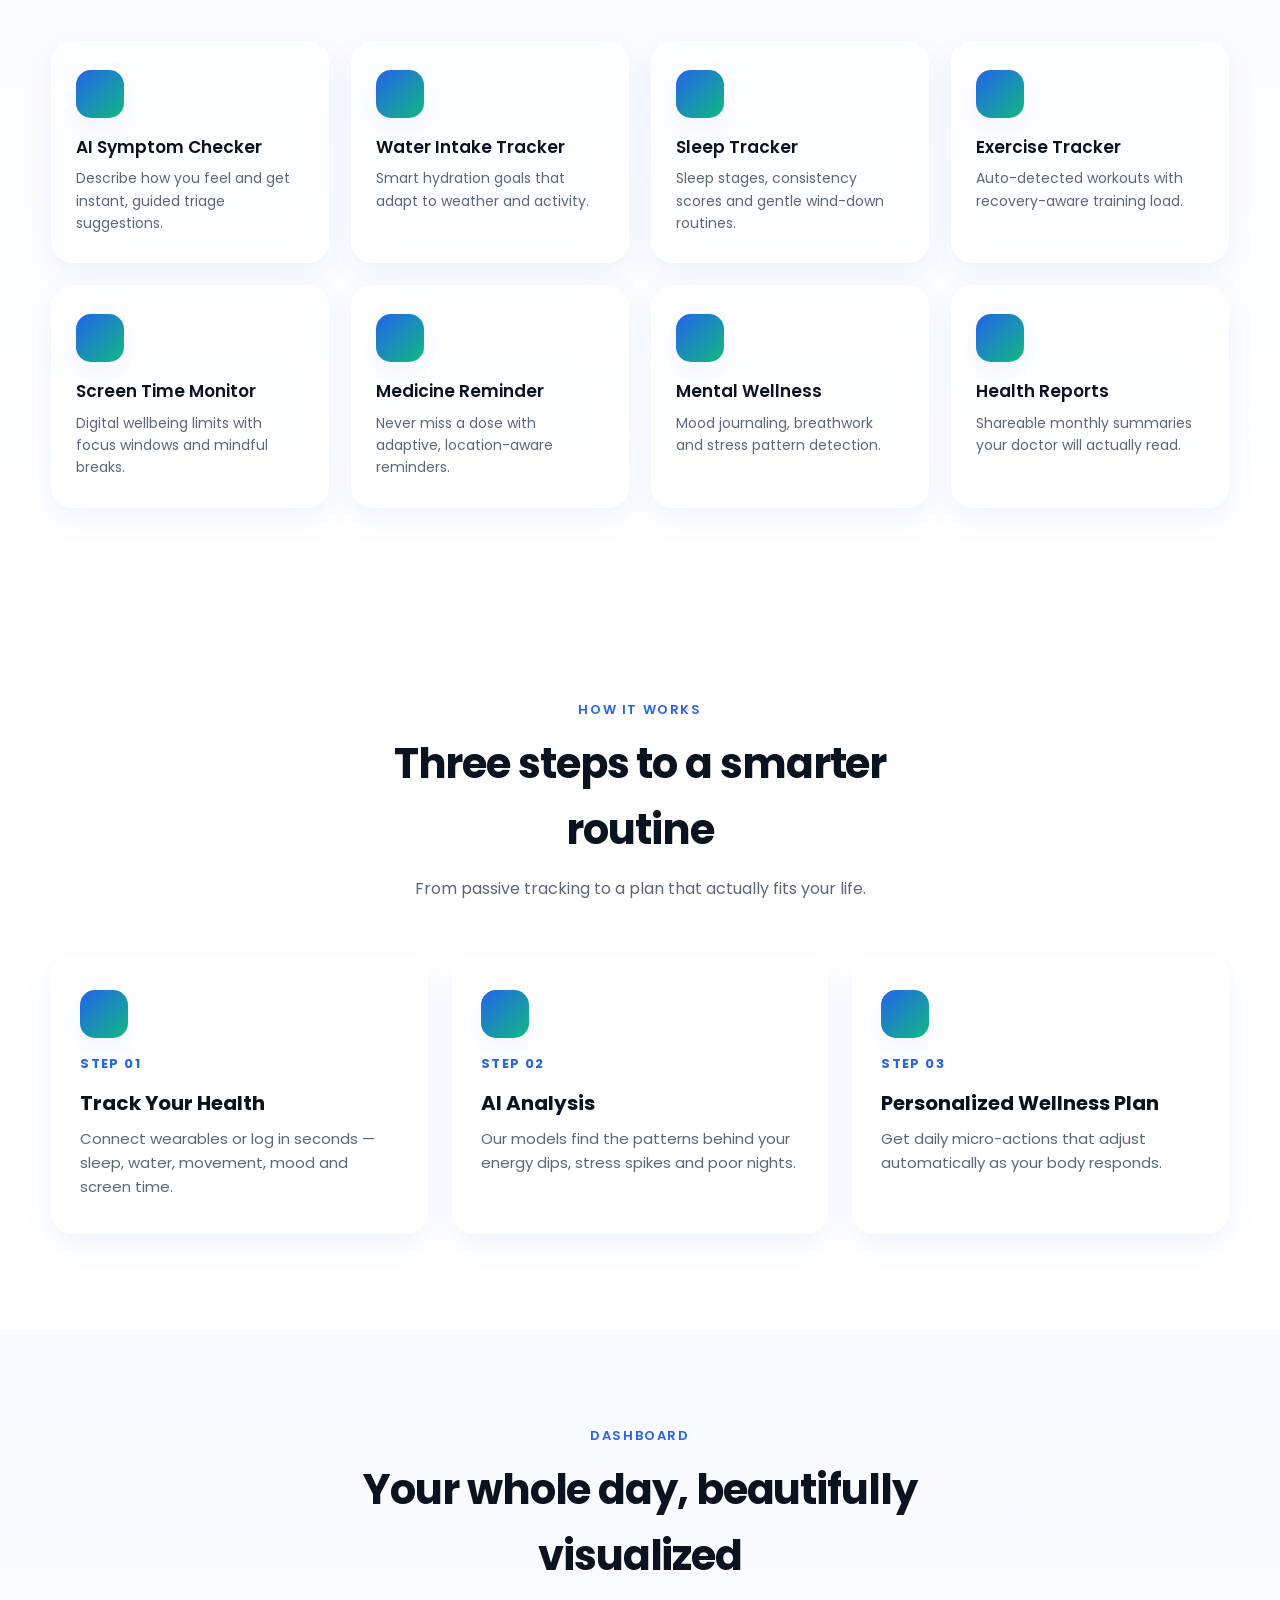
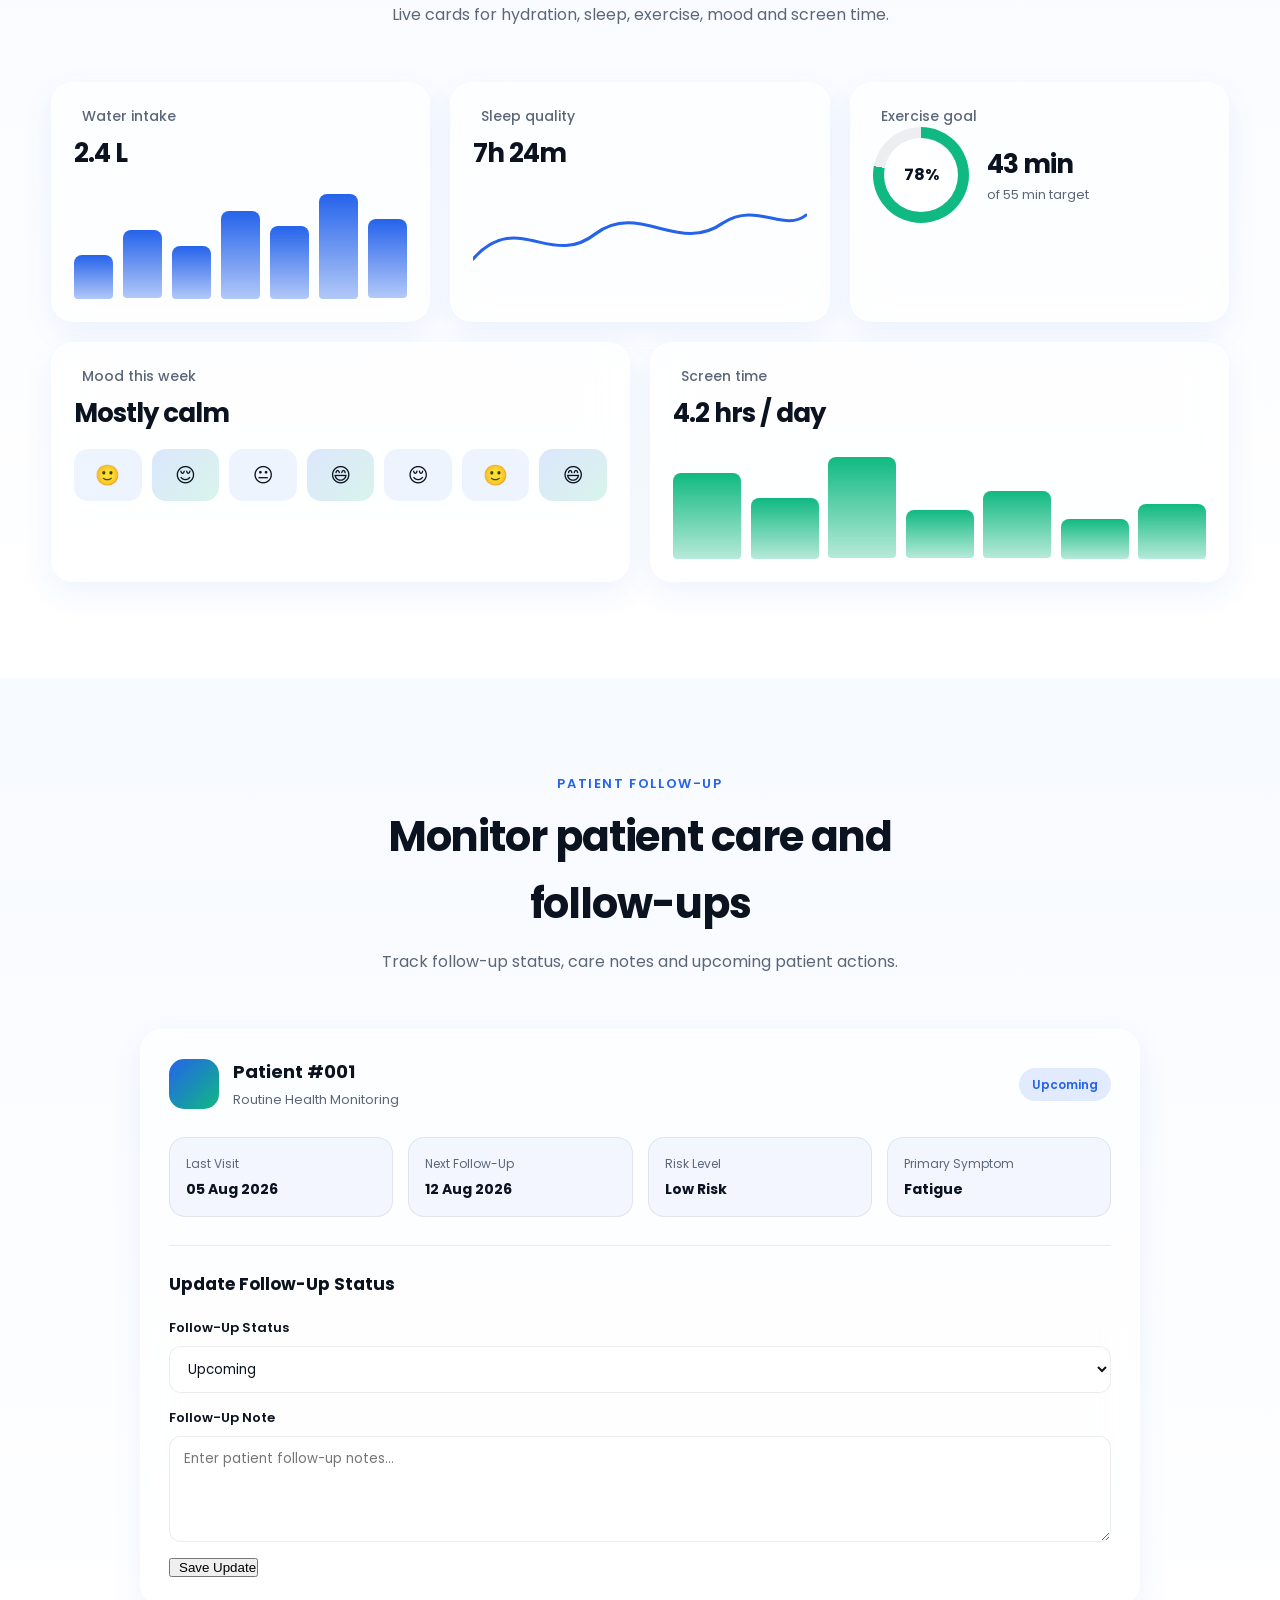
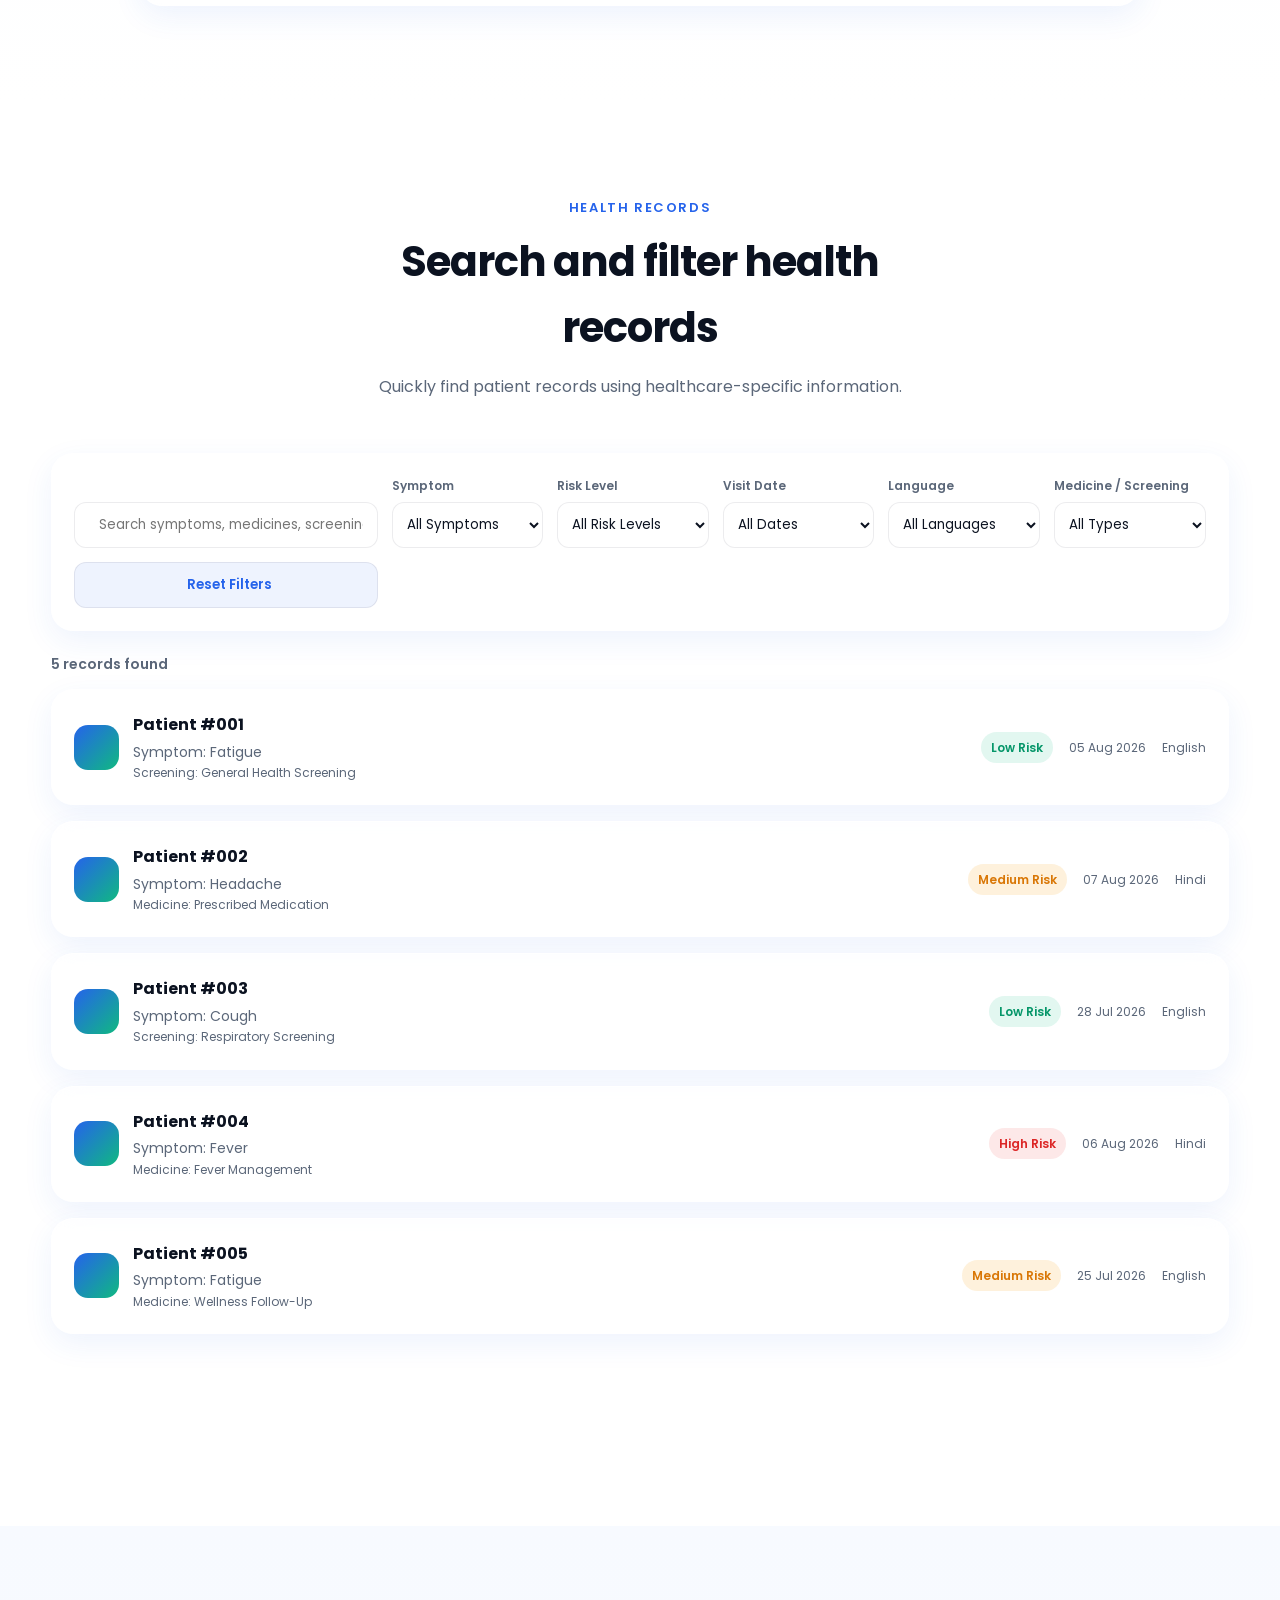
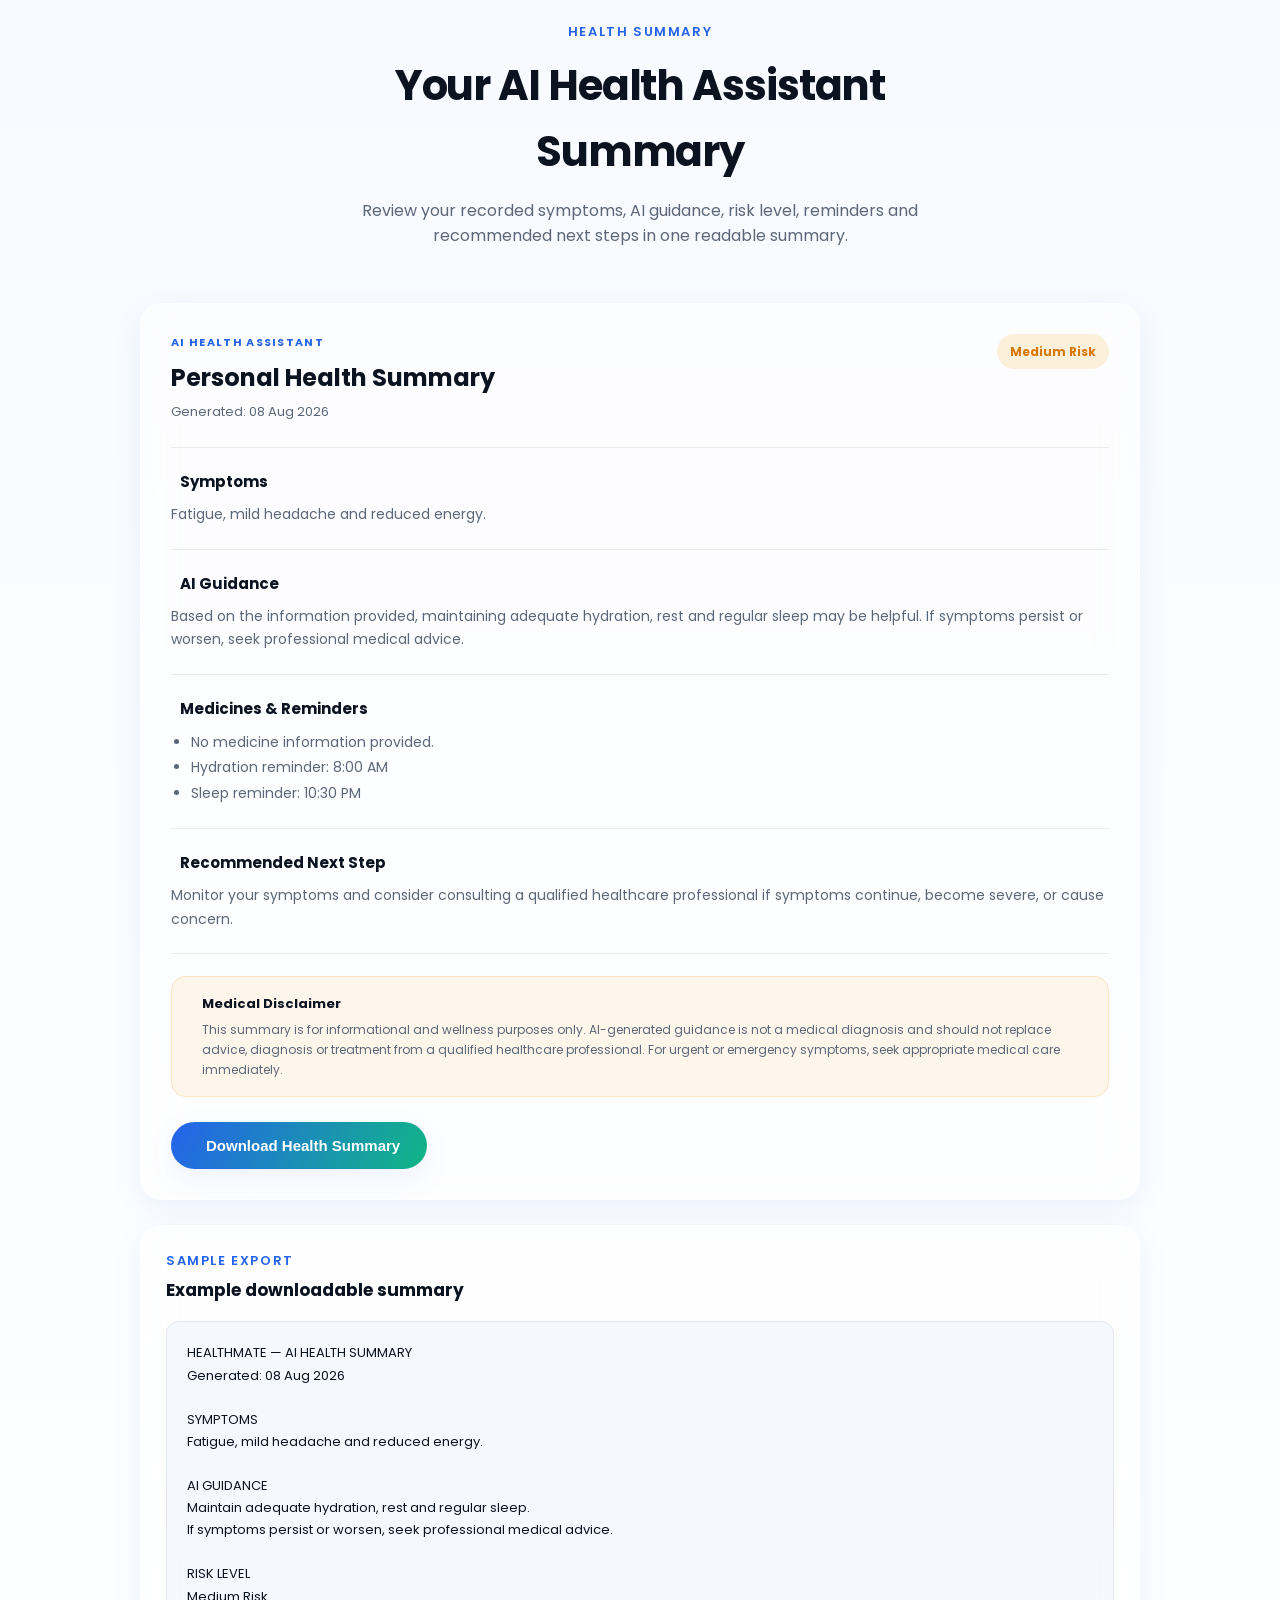
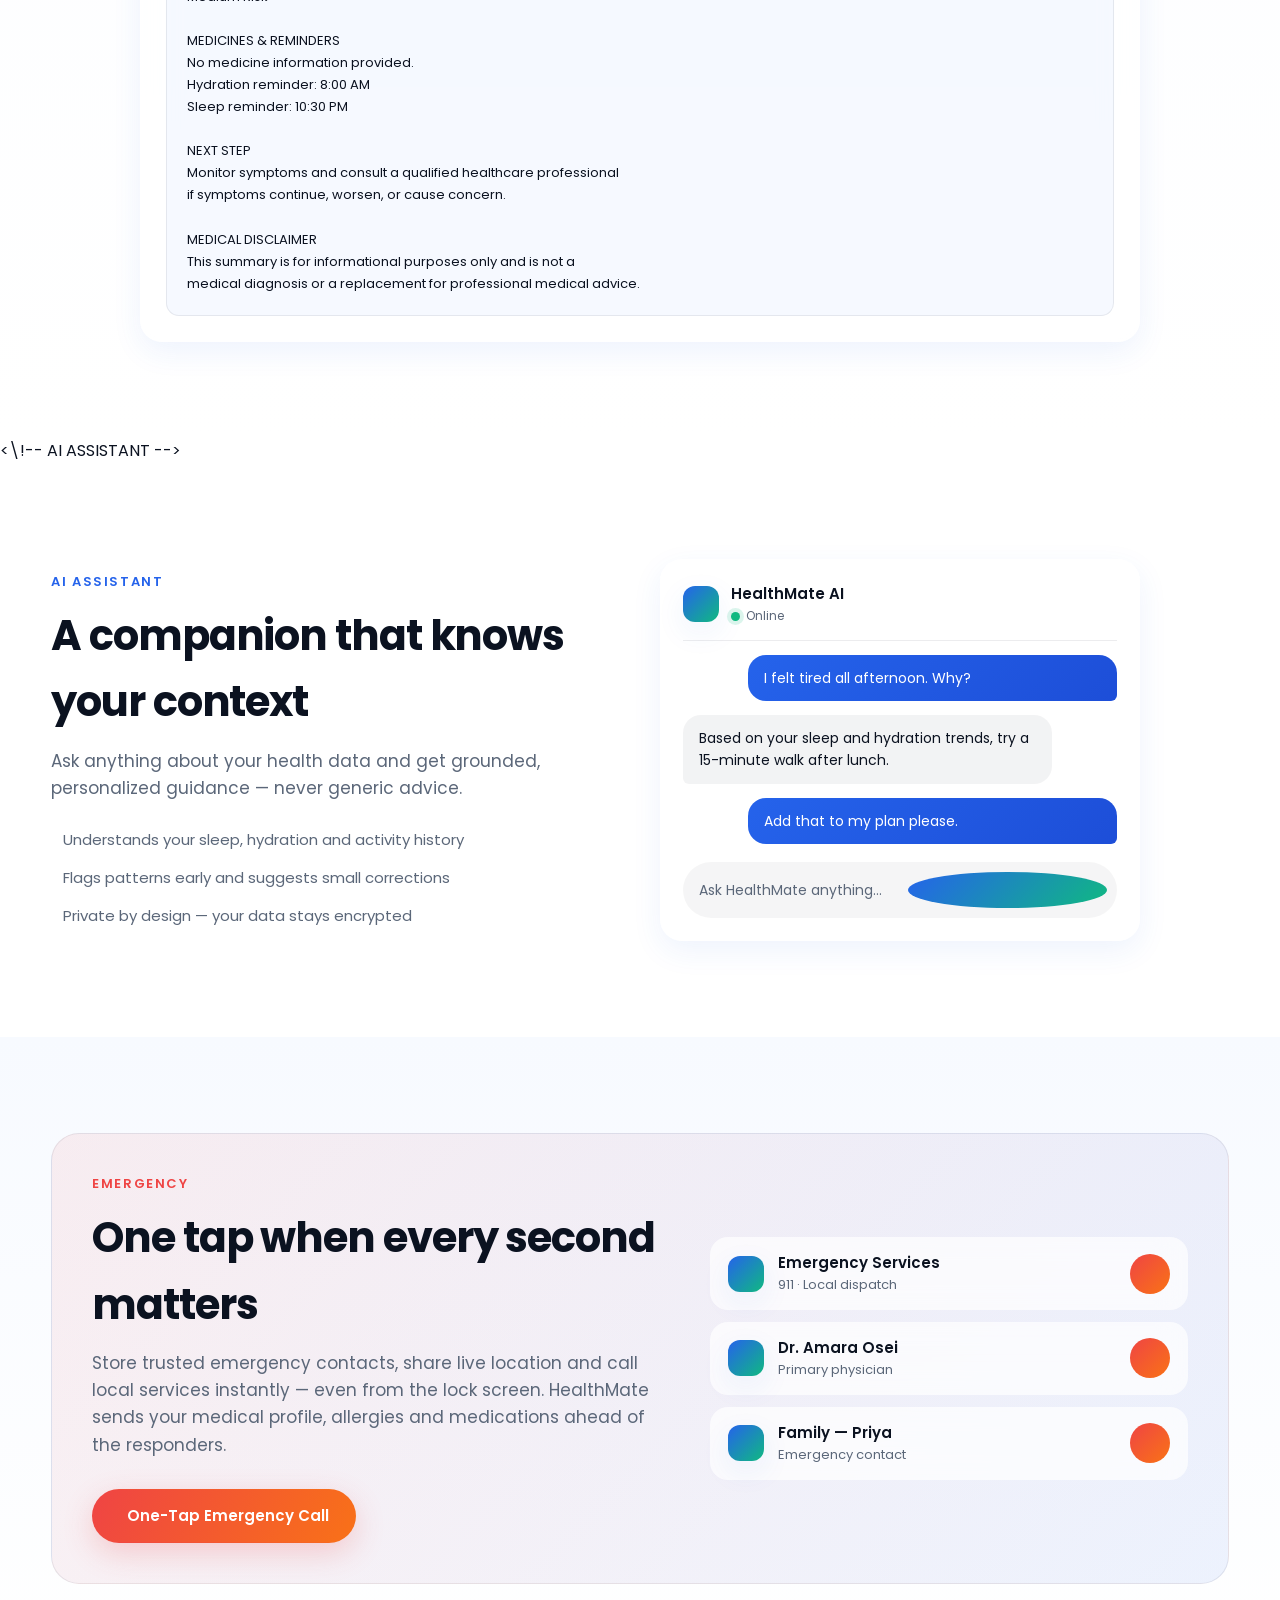
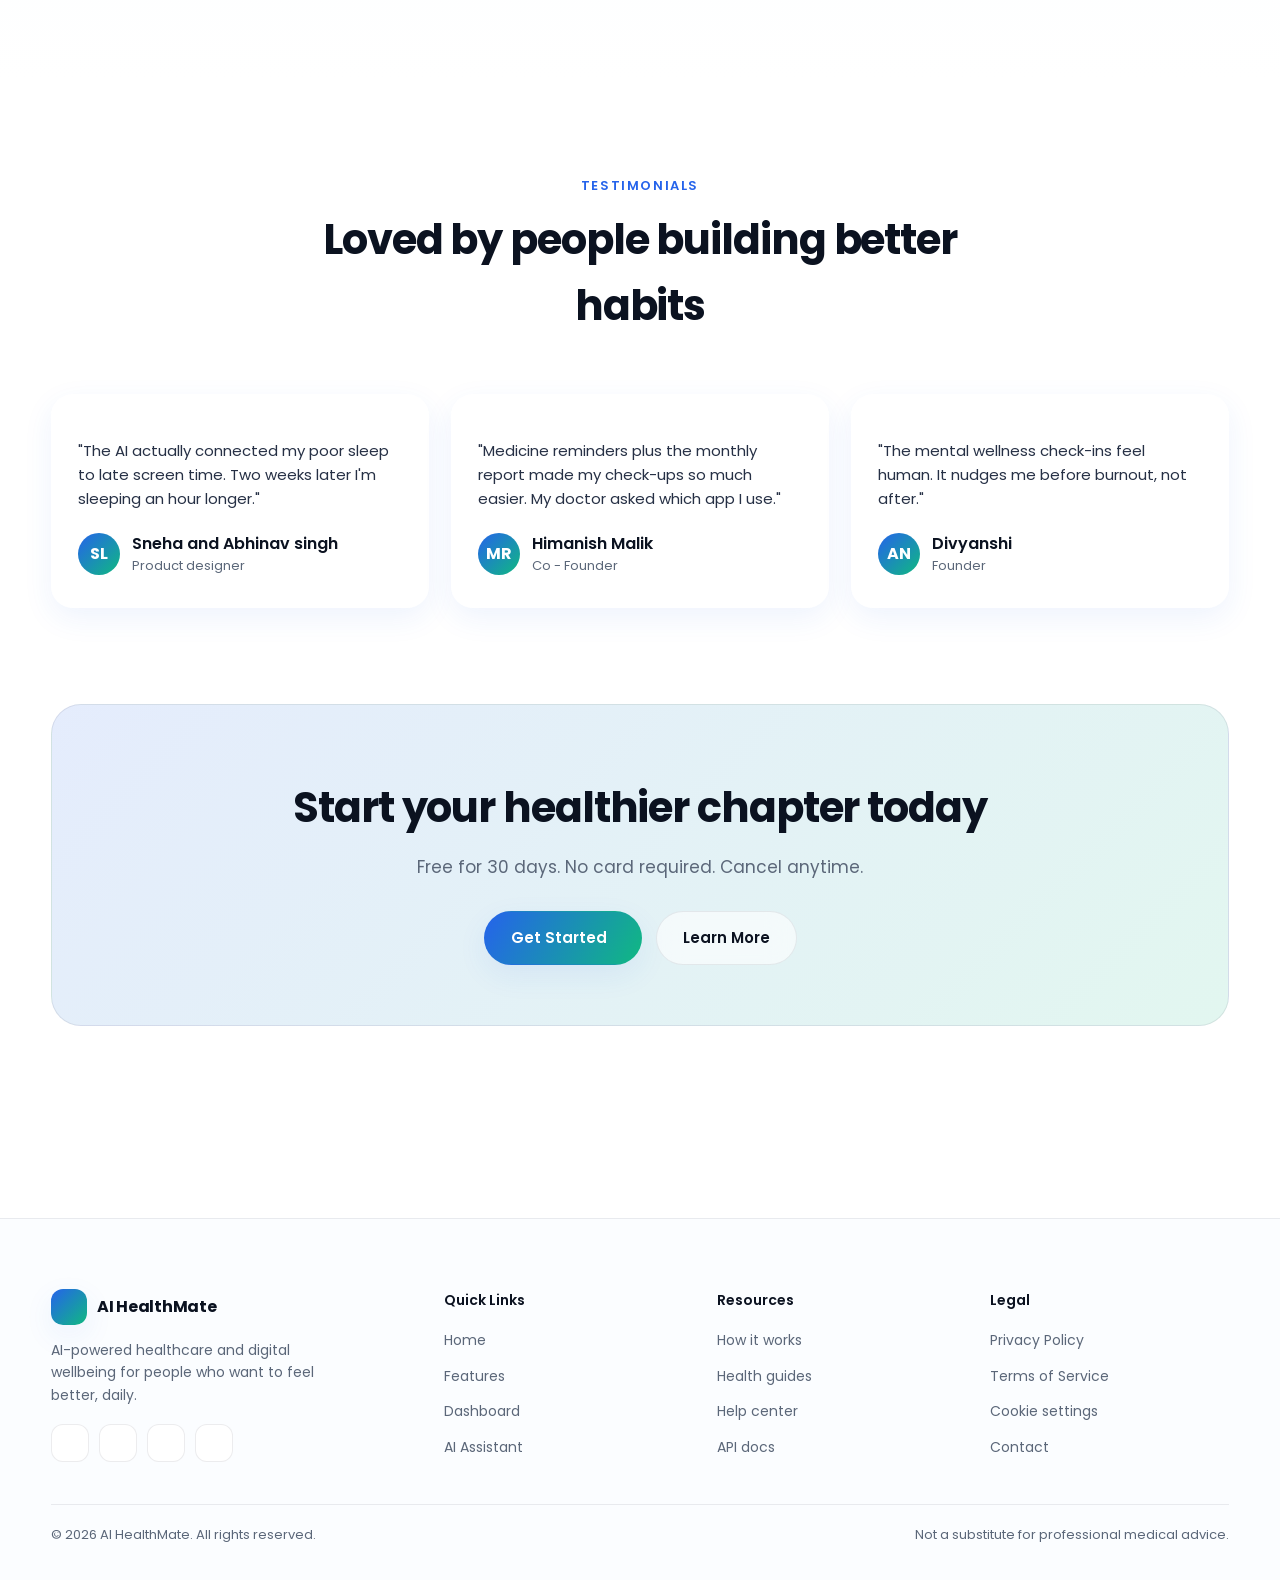
==== commit c1f3d40d: "Add initial healthmate dashboard files" ====
--- a/index.html
+++ b/index.html
@@ -215,7 +215,880 @@
         </div>
       </section>
 
+      <!-- PATIENT FOLLOW-UP -->
+<section id="followup" class="soft-bg">
+  <div class="container">
+
+    <div class="section-head reveal">
+      <span class="eyebrow">Patient Follow-Up</span>
+      <h2>Monitor patient care and follow-ups</h2>
+      <p>Track follow-up status, care notes and upcoming patient actions.</p>
+    </div>
+
+    <!-- SAMPLE PATIENT RECORD -->
+    <div class="followup-record glass reveal">
+
+      <div class="record-header">
+
+        <div class="record-patient">
+          <div class="patient-avatar">
+            <i data-lucide="user-round"></i>
+          </div>
+
+          <div>
+            <h3>Patient #001</h3>
+            <p>Routine Health Monitoring</p>
+          </div>
+        </div>
+
+        <!-- FOLLOW-UP BADGE -->
+        <span id="followup-badge" class="followup-badge badge-upcoming">
+          Upcoming
+        </span>
+
+      </div>
+
+      <div class="record-details">
+
+        <div>
+          <span>Last Visit</span>
+          <strong>05 Aug 2026</strong>
+        </div>
+
+        <div>
+          <span>Next Follow-Up</span>
+          <strong>12 Aug 2026</strong>
+        </div>
+
+        <div>
+          <span>Risk Level</span>
+          <strong>Low Risk</strong>
+        </div>
+
+        <div>
+          <span>Primary Symptom</span>
+          <strong>Fatigue</strong>
+        </div>
+
+      </div>
+
+      <!-- FOLLOW-UP UPDATE FORM -->
+      <div class="followup-update">
+
+        <h4>Update Follow-Up Status</h4>
+
+        <label for="followup-status">
+          Follow-Up Status
+        </label>
+
+        <select id="followup-status">
+
+          <option value="Upcoming">
+            Upcoming
+          </option>
+
+          <option value="Due Today">
+            Due Today
+          </option>
+
+          <option value="Overdue">
+            Overdue
+          </option>
+
+          <option value="Completed">
+            Completed
+          </option>
+
+        </select>
+
+
+        <label for="followup-note">
+          Follow-Up Note
+        </label>
+
+        <textarea
+          id="followup-note"
+          rows="4"
+          placeholder="Enter patient follow-up notes..."
+        ></textarea>
+
+
+        <button
+          id="save-followup"
+          class="followup-save-btn"
+          type="button"
+        >
+          <i data-lucide="save" width="17"></i>
+          Save Update
+        </button>
+
+        <p id="followup-saved" class="followup-saved-message">
+        </p>
+
+      </div>
+
+    </div>
+
+  </div>
+</section>
+
+
+<!-- HEALTH RECORD SEARCH & FILTERS -->
+<section id="health-records">
+  <div class="container">
+
+    <div class="section-head reveal">
+      <span class="eyebrow">Health Records</span>
+      <h2>Search and filter health records</h2>
+      <p>
+        Quickly find patient records using healthcare-specific information.
+      </p>
+    </div>
+
+
+    <!-- SEARCH + FILTERS -->
+    <div class="record-filters glass reveal">
+
+      <!-- SEARCH -->
+      <div class="search-box">
+
+        <i data-lucide="search" width="19"></i>
+
+        <input
+          type="text"
+          id="record-search"
+          placeholder="Search symptoms, medicines, screening or patient..."
+        >
+
+      </div>
+
+
+      <!-- SYMPTOM -->
+      <div class="filter-field">
+
+        <label for="symptom-filter">
+          Symptom
+        </label>
+
+        <select id="symptom-filter">
+
+          <option value="all">
+            All Symptoms
+          </option>
+
+          <option value="fatigue">
+            Fatigue
+          </option>
+
+          <option value="headache">
+            Headache
+          </option>
+
+          <option value="cough">
+            Cough
+          </option>
+
+          <option value="fever">
+            Fever
+          </option>
+
+        </select>
+
+      </div>
+
+
+      <!-- RISK LEVEL -->
+      <div class="filter-field">
+
+        <label for="risk-filter">
+          Risk Level
+        </label>
+
+        <select id="risk-filter">
+
+          <option value="all">
+            All Risk Levels
+          </option>
+
+          <option value="low">
+            Low Risk
+          </option>
+
+          <option value="medium">
+            Medium Risk
+          </option>
+
+          <option value="high">
+            High Risk
+          </option>
+
+        </select>
+
+      </div>
+
+
+      <!-- DATE -->
+      <div class="filter-field">
+
+        <label for="date-filter">
+          Visit Date
+        </label>
+
+        <select id="date-filter">
+
+          <option value="all">
+            All Dates
+          </option>
+
+          <option value="recent">
+            Recent Visits
+          </option>
+
+          <option value="older">
+            Older Visits
+          </option>
+
+        </select>
+
+      </div>
+
+
+      <!-- LANGUAGE -->
+      <div class="filter-field">
+
+        <label for="language-filter">
+          Language
+        </label>
+
+        <select id="language-filter">
+
+          <option value="all">
+            All Languages
+          </option>
+
+          <option value="english">
+            English
+          </option>
+
+          <option value="hindi">
+            Hindi
+          </option>
+
+        </select>
+
+      </div>
+
+
+      <!-- MEDICINE / SCREENING -->
+      <div class="filter-field">
+
+        <label for="care-filter">
+          Medicine / Screening
+        </label>
+
+        <select id="care-filter">
+
+          <option value="all">
+            All Types
+          </option>
+
+          <option value="medicine">
+            Medicine
+          </option>
+
+          <option value="screening">
+            Screening
+          </option>
+
+        </select>
+
+      </div>
+
+
+      <!-- RESET -->
+      <button
+        id="reset-record-filters"
+        class="reset-filter-btn"
+        type="button"
+      >
+        <i data-lucide="rotate-ccw" width="17"></i>
+        Reset Filters
+      </button>
+
+    </div>
+
+
+    <!-- RECORD COUNT -->
+    <div class="record-result-info">
+
+      <span id="record-count">
+        5 records found
+      </span>
+
+    </div>
+
+
+    <!-- RECORD LIST -->
+    <div id="health-record-list" class="health-record-list">
+
+
+      <!-- RECORD 1 -->
+      <article
+        class="health-record glass reveal"
+        data-symptom="fatigue"
+        data-risk="low"
+        data-date="recent"
+        data-language="english"
+        data-care="screening"
+      >
+
+        <div class="health-record-main">
+
+          <div class="record-icon">
+            <i data-lucide="activity"></i>
+          </div>
+
+          <div>
+
+            <h3>Patient #001</h3>
+
+            <p>
+              Symptom: Fatigue
+            </p>
+
+            <small>
+              Screening: General Health Screening
+            </small>
+
+          </div>
+
+        </div>
+
+        <div class="health-record-meta">
+
+          <span class="record-status status-low">
+            Low Risk
+          </span>
+
+          <span>
+            05 Aug 2026
+          </span>
+
+          <span>
+            English
+          </span>
+
+        </div>
+
+      </article>
+
+
+      <!-- RECORD 2 -->
+      <article
+        class="health-record glass reveal"
+        data-symptom="headache"
+        data-risk="medium"
+        data-date="recent"
+        data-language="hindi"
+        data-care="medicine"
+      >
+
+        <div class="health-record-main">
+
+          <div class="record-icon">
+            <i data-lucide="pill"></i>
+          </div>
+
+          <div>
+
+            <h3>Patient #002</h3>
+
+            <p>
+              Symptom: Headache
+            </p>
+
+            <small>
+              Medicine: Prescribed Medication
+            </small>
+
+          </div>
+
+        </div>
+
+        <div class="health-record-meta">
+
+          <span class="record-status status-medium">
+            Medium Risk
+          </span>
+
+          <span>
+            07 Aug 2026
+          </span>
+
+          <span>
+            Hindi
+          </span>
+
+        </div>
+
+      </article>
+
+
+      <!-- RECORD 3 -->
+      <article
+        class="health-record glass reveal"
+        data-symptom="cough"
+        data-risk="low"
+        data-date="older"
+        data-language="english"
+        data-care="screening"
+      >
+
+        <div class="health-record-main">
+
+          <div class="record-icon">
+            <i data-lucide="stethoscope"></i>
+          </div>
+
+          <div>
+
+            <h3>Patient #003</h3>
+
+            <p>
+              Symptom: Cough
+            </p>
+
+            <small>
+              Screening: Respiratory Screening
+            </small>
+
+          </div>
+
+        </div>
+
+        <div class="health-record-meta">
+
+          <span class="record-status status-low">
+            Low Risk
+          </span>
+
+          <span>
+            28 Jul 2026
+          </span>
+
+          <span>
+            English
+          </span>
+
+        </div>
+
+      </article>
+
+
+      <!-- RECORD 4 -->
+      <article
+        class="health-record glass reveal"
+        data-symptom="fever"
+        data-risk="high"
+        data-date="recent"
+        data-language="hindi"
+        data-care="medicine"
+      >
+
+        <div class="health-record-main">
+
+          <div class="record-icon">
+            <i data-lucide="thermometer"></i>
+          </div>
+
+          <div>
+
+            <h3>Patient #004</h3>
+
+            <p>
+              Symptom: Fever
+            </p>
+
+            <small>
+              Medicine: Fever Management
+            </small>
+
+          </div>
+
+        </div>
+
+        <div class="health-record-meta">
+
+          <span class="record-status status-high">
+            High Risk
+          </span>
+
+          <span>
+            06 Aug 2026
+          </span>
+
+          <span>
+            Hindi
+          </span>
+
+        </div>
+
+      </article>
+
+
+      <!-- RECORD 5 -->
+      <article
+        class="health-record glass reveal"
+        data-symptom="fatigue"
+        data-risk="medium"
+        data-date="older"
+        data-language="english"
+        data-care="medicine"
+      >
+
+        <div class="health-record-main">
+
+          <div class="record-icon">
+            <i data-lucide="heart-pulse"></i>
+          </div>
+
+          <div>
+
+            <h3>Patient #005</h3>
+
+            <p>
+              Symptom: Fatigue
+            </p>
+
+            <small>
+              Medicine: Wellness Follow-Up
+            </small>
+
+          </div>
+
+        </div>
+
+        <div class="health-record-meta">
+
+          <span class="record-status status-medium">
+            Medium Risk
+          </span>
+
+          <span>
+            25 Jul 2026
+          </span>
+
+          <span>
+            English
+          </span>
+
+        </div>
+
+      </article>
+
+
+    </div>
+
+
+    <!-- EMPTY STATE -->
+    <div
+      id="record-empty"
+      class="record-empty glass"
+      style="display: none;"
+    >
+
+      <div class="empty-icon">
+        <i data-lucide="file-search"></i>
+      </div>
+
+      <h3>No health records found</h3>
+
+      <p>
+        No records match your current search or filters.
+      </p>
+
+      <button
+        id="empty-reset-btn"
+        class="reset-filter-btn"
+        type="button"
+      >
+        Reset Filters
+      </button>
+
+    </div>
+
+  </div>
+</section>
       <!-- AI ASSISTANT -->
+      <section id="assistant">
+        <!-- DOWNLOADABLE HEALTH SUMMARY -->
+<section id="health-summary" class="soft-bg">
+
+  <div class="container">
+
+    <div class="section-head reveal">
+
+      <span class="eyebrow">
+        Health Summary
+      </span>
+
+      <h2>
+        Your AI Health Assistant Summary
+      </h2>
+
+      <p>
+        Review your recorded symptoms, AI guidance, risk level,
+        reminders and recommended next steps in one readable summary.
+      </p>
+
+    </div>
+
+
+    <!-- SUMMARY CARD -->
+    <div id="health-summary-card" class="health-summary-card glass reveal">
+
+
+      <!-- SUMMARY HEADER -->
+      <div class="summary-header">
+
+        <div>
+
+          <div class="summary-label">
+            AI HEALTH ASSISTANT
+          </div>
+
+          <h3>
+            Personal Health Summary
+          </h3>
+
+          <p id="summary-date">
+            Generated: 08 Aug 2026
+          </p>
+
+        </div>
+
+
+        <!-- RISK BADGE -->
+        <span
+          id="summary-risk"
+          class="summary-risk risk-medium"
+        >
+          Medium Risk
+        </span>
+
+      </div>
+
+
+
+      <!-- SYMPTOMS -->
+      <div class="summary-block">
+
+        <div class="summary-block-title">
+
+          <i data-lucide="activity"></i>
+
+          <h4>
+            Symptoms
+          </h4>
+
+        </div>
+
+        <p id="summary-symptoms">
+          Fatigue, mild headache and reduced energy.
+        </p>
+
+      </div>
+
+
+
+      <!-- AI GUIDANCE -->
+      <div class="summary-block">
+
+        <div class="summary-block-title">
+
+          <i data-lucide="brain"></i>
+
+          <h4>
+            AI Guidance
+          </h4>
+
+        </div>
+
+        <p id="summary-guidance">
+          Based on the information provided, maintaining adequate
+          hydration, rest and regular sleep may be helpful.
+          If symptoms persist or worsen, seek professional medical advice.
+        </p>
+
+      </div>
+
+
+
+      <!-- MEDICINES / REMINDERS -->
+      <div class="summary-block">
+
+        <div class="summary-block-title">
+
+          <i data-lucide="pill"></i>
+
+          <h4>
+            Medicines & Reminders
+          </h4>
+
+        </div>
+
+        <ul
+          id="summary-medicines"
+          class="summary-list"
+        >
+
+          <li>
+            No medicine information provided.
+          </li>
+
+          <li>
+            Hydration reminder: 8:00 AM
+          </li>
+
+          <li>
+            Sleep reminder: 10:30 PM
+          </li>
+
+        </ul>
+
+      </div>
+
+
+
+      <!-- NEXT STEP -->
+      <div class="summary-block">
+
+        <div class="summary-block-title">
+
+          <i data-lucide="arrow-right-circle"></i>
+
+          <h4>
+            Recommended Next Step
+          </h4>
+
+        </div>
+
+        <p id="summary-next-step">
+          Monitor your symptoms and consider consulting a qualified
+          healthcare professional if symptoms continue, become severe,
+          or cause concern.
+        </p>
+
+      </div>
+
+
+
+      <!-- MEDICAL DISCLAIMER -->
+      <div class="summary-disclaimer">
+
+        <i data-lucide="triangle-alert"></i>
+
+        <div>
+
+          <strong>
+            Medical Disclaimer
+          </strong>
+
+          <p>
+            This summary is for informational and wellness purposes only.
+            AI-generated guidance is not a medical diagnosis and should
+            not replace advice, diagnosis or treatment from a qualified
+            healthcare professional. For urgent or emergency symptoms,
+            seek appropriate medical care immediately.
+          </p>
+
+        </div>
+
+      </div>
+
+
+
+      <!-- DOWNLOAD AREA -->
+      <div class="summary-actions">
+
+        <button
+          id="download-health-summary"
+          class="btn btn-primary"
+          type="button"
+        >
+
+          <i data-lucide="download"></i>
+
+          Download Health Summary
+
+        </button>
+
+        <span
+          id="download-status"
+          class="download-status"
+        ></span>
+
+      </div>
+
+
+    </div>
+
+
+    <!-- SAMPLE EXPORT PREVIEW -->
+    <div class="sample-export glass reveal">
+
+      <div class="sample-export-header">
+
+        <div>
+
+          <span class="eyebrow">
+            Sample Export
+          </span>
+
+          <h3>
+            Example downloadable summary
+          </h3>
+
+        </div>
+
+        <i data-lucide="file-text"></i>
+
+      </div>
+
+
+      <pre id="sample-export-text">HEALTHMATE — AI HEALTH SUMMARY
+Generated: 08 Aug 2026
+
+SYMPTOMS
+Fatigue, mild headache and reduced energy.
+
+AI GUIDANCE
+Maintain adequate hydration, rest and regular sleep.
+If symptoms persist or worsen, seek professional medical advice.
+
+RISK LEVEL
+Medium Risk
+
+MEDICINES & REMINDERS
+No medicine information provided.
+Hydration reminder: 8:00 AM
+Sleep reminder: 10:30 PM
+
+NEXT STEP
+Monitor symptoms and consult a qualified healthcare professional
+if symptoms continue, worsen, or cause concern.
+
+MEDICAL DISCLAIMER
+This summary is for informational purposes only and is not a
+medical diagnosis or a replacement for professional medical advice.</pre>
+
+    </div>
+
+  </div>
+
+</section>
+
+      <\!-- AI ASSISTANT -->
       <section id="assistant">
         <div class="container chat-grid">
           <div class="reveal">
--- a/style.css
+++ b/style.css
@@ -250,3 +250,644 @@
   section { padding: 70px 0; }
 }
 
+/* =========================================
+   PATIENT FOLLOW-UP + HEALTH RECORDS
+========================================= */
+
+
+/* ---------- FOLLOW-UP RECORD ---------- */
+
+.followup-record {
+  padding: 28px;
+  max-width: 1000px;
+  margin: 0 auto;
+}
+
+.record-header {
+  display: flex;
+  justify-content: space-between;
+  align-items: center;
+  gap: 20px;
+  margin-bottom: 26px;
+}
+
+.record-patient {
+  display: flex;
+  align-items: center;
+  gap: 14px;
+}
+
+.patient-avatar {
+  width: 50px;
+  height: 50px;
+  border-radius: 15px;
+  display: grid;
+  place-items: center;
+  color: white;
+  background: linear-gradient(
+    135deg,
+    var(--blue),
+    var(--emerald)
+  );
+}
+
+.record-patient h3 {
+  font-size: 18px;
+  margin-bottom: 3px;
+}
+
+.record-patient p {
+  color: var(--muted);
+  font-size: 13px;
+}
+
+
+/* ---------- FOLLOW-UP BADGES ---------- */
+
+.followup-badge {
+  padding: 7px 13px;
+  border-radius: 999px;
+  font-size: 12px;
+  font-weight: 600;
+  white-space: nowrap;
+}
+
+.badge-upcoming {
+  color: var(--blue);
+  background: rgba(37, 99, 235, .12);
+}
+
+.badge-due {
+  color: #d97706;
+  background: rgba(245, 158, 11, .15);
+}
+
+.badge-overdue {
+  color: #dc2626;
+  background: rgba(239, 68, 68, .13);
+}
+
+.badge-completed {
+  color: #059669;
+  background: rgba(16, 185, 129, .14);
+}
+
+
+/* ---------- PATIENT DETAILS ---------- */
+
+.record-details {
+  display: grid;
+  grid-template-columns: repeat(4, 1fr);
+  gap: 15px;
+  margin-bottom: 28px;
+}
+
+.record-details div {
+  padding: 16px;
+  border-radius: 16px;
+  background: rgba(37, 99, 235, .05);
+  border: 1px solid var(--line);
+}
+
+.record-details span {
+  display: block;
+  color: var(--muted);
+  font-size: 12px;
+  margin-bottom: 5px;
+}
+
+.record-details strong {
+  font-size: 14px;
+}
+
+
+/* ---------- UPDATE FORM ---------- */
+
+.followup-update {
+  padding-top: 25px;
+  border-top: 1px solid var(--line);
+}
+
+.followup-update h4 {
+  font-size: 17px;
+  margin-bottom: 20px;
+}
+
+.followup-update label {
+  display: block;
+  margin-top: 15px;
+  margin-bottom: 7px;
+  font-size: 13px;
+  font-weight: 600;
+  color: var(--ink);
+}
+
+.followup-update select,
+.followup-update textarea {
+  width: 100%;
+  border: 1px solid var(--line);
+  border-radius: 12px;
+  padding: 12px 14px;
+  background: rgba(255,255,255,.65);
+  color: var(--ink);
+  font-family: inherit;
+  outline: none;
+}
+
+.followup-update textarea {
+  resize: vertical;
+  min-height: 100px;
+}
+
+.followup-update select:focus,
+.followup-update textarea:focus {
+  border-color: var(--blue);
+  box-shadow: 0 0 0 3px rgba(37,99,235,.08);
+}
+
+.followup-save-btn {
+  display: inline-flex;
+  align-items: center;
+  gap: 8px;
+  margin-top: 16px;
+}
+
+.followup-saved-message {
+  display: inline-block;
+  margin-left: 14px;
+  color: #059669;
+  font-size: 13px;
+  font-weight: 600;
+}
+
+
+/* =========================================
+   HEALTH RECORD SEARCH & FILTERS
+========================================= */
+
+.record-filters {
+  padding: 22px;
+  display: grid;
+  grid-template-columns: 2fr repeat(5, 1fr);
+  gap: 14px;
+  align-items: end;
+}
+
+.search-box {
+  display: flex;
+  align-items: center;
+  gap: 10px;
+  padding: 0 14px;
+  height: 46px;
+  border-radius: 12px;
+  background: rgba(255,255,255,.65);
+  border: 1px solid var(--line);
+  color: var(--muted);
+}
+
+.search-box input {
+  width: 100%;
+  margin: 0;
+  padding: 0;
+  background: transparent;
+  border: none;
+  font-family: inherit;
+  color: var(--ink);
+  outline: none;
+}
+
+.filter-field label {
+  display: block;
+  margin-bottom: 6px;
+  font-size: 12px;
+  font-weight: 600;
+  color: var(--muted);
+}
+
+.filter-field select {
+  width: 100%;
+  height: 46px;
+  padding: 0 10px;
+  border: 1px solid var(--line);
+  border-radius: 12px;
+  background: rgba(255,255,255,.65);
+  color: var(--ink);
+  font-family: inherit;
+  outline: none;
+}
+
+.filter-field select:focus {
+  border-color: var(--blue);
+}
+
+.reset-filter-btn {
+  display: inline-flex;
+  align-items: center;
+  justify-content: center;
+  gap: 7px;
+  min-height: 46px;
+  padding: 10px 15px;
+  border: 1px solid var(--line);
+  border-radius: 12px;
+  background: rgba(37,99,235,.08);
+  color: var(--blue);
+  font-family: inherit;
+  font-weight: 600;
+  cursor: pointer;
+}
+
+.reset-filter-btn:hover {
+  background: rgba(37,99,235,.14);
+}
+
+
+/* ---------- RECORD COUNT ---------- */
+
+.record-result-info {
+  margin: 22px 0 14px;
+  color: var(--muted);
+  font-size: 14px;
+  font-weight: 600;
+}
+
+
+/* ---------- RECORD LIST ---------- */
+
+.health-record-list {
+  display: grid;
+  gap: 16px;
+}
+
+.health-record {
+  padding: 22px;
+  display: flex;
+  justify-content: space-between;
+  align-items: center;
+  gap: 20px;
+  transition: transform .3s ease, box-shadow .3s ease;
+}
+
+.health-record:hover {
+  transform: translateY(-4px);
+  box-shadow: var(--shadow-lift);
+}
+
+.health-record-main {
+  display: flex;
+  align-items: center;
+  gap: 14px;
+}
+
+.record-icon {
+  width: 45px;
+  height: 45px;
+  border-radius: 14px;
+  display: grid;
+  place-items: center;
+  color: white;
+  background: linear-gradient(
+    135deg,
+    var(--blue),
+    var(--emerald)
+  );
+}
+
+.health-record h3 {
+  font-size: 16px;
+  margin-bottom: 3px;
+}
+
+.health-record p {
+  color: var(--muted);
+  font-size: 14px;
+}
+
+.health-record small {
+  color: var(--muted);
+  font-size: 12px;
+}
+
+.health-record-meta {
+  display: flex;
+  align-items: center;
+  gap: 16px;
+  color: var(--muted);
+  font-size: 12px;
+  white-space: nowrap;
+}
+
+.record-status {
+  padding: 6px 10px;
+  border-radius: 999px;
+  font-weight: 600;
+}
+
+.status-low {
+  color: #059669;
+  background: rgba(16,185,129,.12);
+}
+
+.status-medium {
+  color: #d97706;
+  background: rgba(245,158,11,.14);
+}
+
+.status-high {
+  color: #dc2626;
+  background: rgba(239,68,68,.12);
+}
+
+
+/* ---------- EMPTY STATE ---------- */
+
+.record-empty {
+  padding: 50px 25px;
+  text-align: center;
+  margin-top: 18px;
+}
+
+.empty-icon {
+  width: 58px;
+  height: 58px;
+  margin: 0 auto 15px;
+  border-radius: 17px;
+  display: grid;
+  place-items: center;
+  color: var(--blue);
+  background: rgba(37,99,235,.1);
+}
+
+.record-empty h3 {
+  margin-bottom: 6px;
+}
+
+.record-empty p {
+  color: var(--muted);
+  font-size: 14px;
+  margin-bottom: 15px;
+}
+
+
+/* ---------- RESPONSIVE ---------- */
+
+@media (max-width: 1100px) {
+
+  .record-filters {
+    grid-template-columns: repeat(3, 1fr);
+  }
+
+  .search-box {
+    grid-column: span 3;
+  }
+
+  .record-details {
+    grid-template-columns: repeat(2, 1fr);
+  }
+
+}
+
+
+@media (max-width: 700px) {
+
+  .record-header {
+    align-items: flex-start;
+    flex-direction: column;
+  }
+
+  .record-filters {
+    grid-template-columns: 1fr;
+  }
+
+  .search-box {
+    grid-column: span 1;
+  }
+
+  .record-details {
+    grid-template-columns: 1fr;
+  }
+
+  .health-record {
+    align-items: flex-start;
+    flex-direction: column;
+  }
+
+  .health-record-meta {
+    flex-wrap: wrap;
+  }
+
+  .followup-saved-message {
+    display: block;
+    margin: 10px 0 0;
+  }
+
+}
+/* =========================================
+   DOWNLOADABLE HEALTH SUMMARY
+========================================= */
+
+.health-summary-card {
+  max-width: 1000px;
+  margin: 0 auto;
+  padding: 30px;
+}
+
+.summary-header {
+  display: flex;
+  justify-content: space-between;
+  align-items: flex-start;
+  gap: 20px;
+  padding-bottom: 24px;
+  border-bottom: 1px solid var(--line);
+}
+
+.summary-label {
+  font-size: 11px;
+  font-weight: 700;
+  letter-spacing: .12em;
+  color: var(--blue);
+  margin-bottom: 7px;
+}
+
+.summary-header h3 {
+  font-size: 24px;
+  margin-bottom: 5px;
+}
+
+.summary-header p {
+  color: var(--muted);
+  font-size: 13px;
+}
+
+.summary-risk {
+  padding: 8px 13px;
+  border-radius: 999px;
+  font-size: 12px;
+  font-weight: 700;
+  white-space: nowrap;
+}
+
+.risk-low {
+  color: #059669;
+  background: rgba(16,185,129,.13);
+}
+
+.risk-medium {
+  color: #d97706;
+  background: rgba(245,158,11,.15);
+}
+
+.risk-high {
+  color: #dc2626;
+  background: rgba(239,68,68,.13);
+}
+
+.summary-block {
+  padding: 22px 0;
+  border-bottom: 1px solid var(--line);
+}
+
+.summary-block-title {
+  display: flex;
+  align-items: center;
+  gap: 9px;
+  margin-bottom: 9px;
+}
+
+.summary-block-title svg {
+  color: var(--blue);
+}
+
+.summary-block-title h4 {
+  font-size: 15px;
+}
+
+.summary-block p {
+  color: var(--muted);
+  font-size: 14px;
+  line-height: 1.7;
+}
+
+.summary-list {
+  margin: 0;
+  padding-left: 20px;
+  color: var(--muted);
+  font-size: 14px;
+  line-height: 1.8;
+}
+
+.summary-disclaimer {
+  display: flex;
+  gap: 13px;
+  margin-top: 22px;
+  padding: 17px;
+  border-radius: 15px;
+  background: rgba(245,158,11,.08);
+  border: 1px solid rgba(245,158,11,.2);
+}
+
+.summary-disclaimer > svg {
+  flex-shrink: 0;
+  color: #d97706;
+}
+
+.summary-disclaimer strong {
+  display: block;
+  margin-bottom: 5px;
+  font-size: 13px;
+}
+
+.summary-disclaimer p {
+  color: var(--muted);
+  font-size: 12px;
+  line-height: 1.65;
+}
+
+.summary-actions {
+  display: flex;
+  align-items: center;
+  gap: 15px;
+  margin-top: 25px;
+}
+
+.download-status {
+  color: #059669;
+  font-size: 13px;
+  font-weight: 600;
+}
+
+
+/* =========================================
+   SAMPLE EXPORT
+========================================= */
+
+.sample-export {
+  max-width: 1000px;
+  margin: 25px auto 0;
+  padding: 25px;
+}
+
+.sample-export-header {
+  display: flex;
+  justify-content: space-between;
+  align-items: center;
+  margin-bottom: 17px;
+}
+
+.sample-export-header h3 {
+  font-size: 17px;
+  margin-top: 5px;
+}
+
+.sample-export-header > svg {
+  color: var(--blue);
+}
+
+.sample-export pre {
+  margin: 0;
+  padding: 20px;
+  overflow-x: auto;
+  white-space: pre-wrap;
+  border-radius: 13px;
+  background: rgba(37,99,235,.04);
+  border: 1px solid var(--line);
+  color: var(--ink);
+  font-family: inherit;
+  font-size: 13px;
+  line-height: 1.7;
+}
+
+
+/* =========================================
+   SUMMARY RESPONSIVE
+========================================= */
+
+@media (max-width: 650px) {
+
+  .health-summary-card {
+    padding: 22px;
+  }
+
+  .summary-header {
+    flex-direction: column;
+  }
+
+  .summary-header h3 {
+    font-size: 21px;
+  }
+
+  .summary-actions {
+    align-items: flex-start;
+    flex-direction: column;
+  }
+
+  .summary-actions .btn {
+    width: 100%;
+    justify-content: center;
+  }
+
+  .sample-export {
+    padding: 20px;
+  }
+
+}
+
